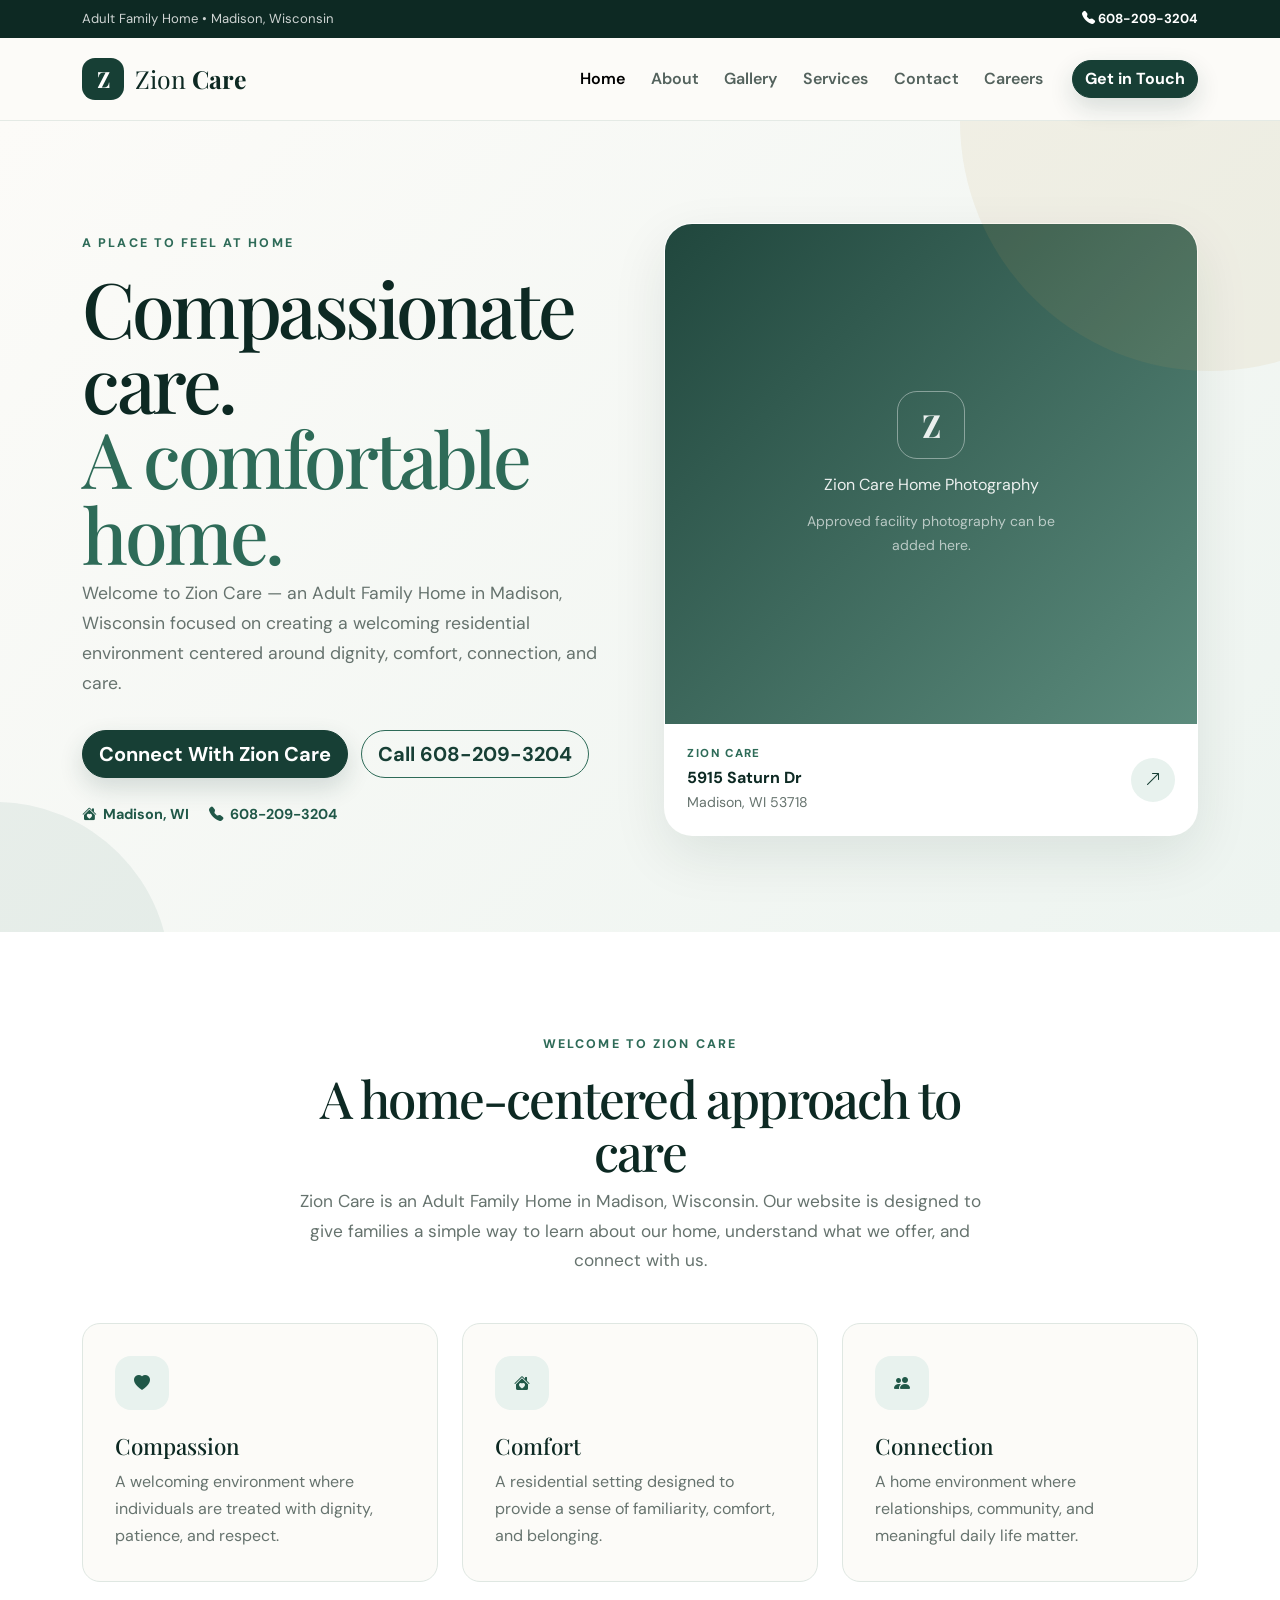
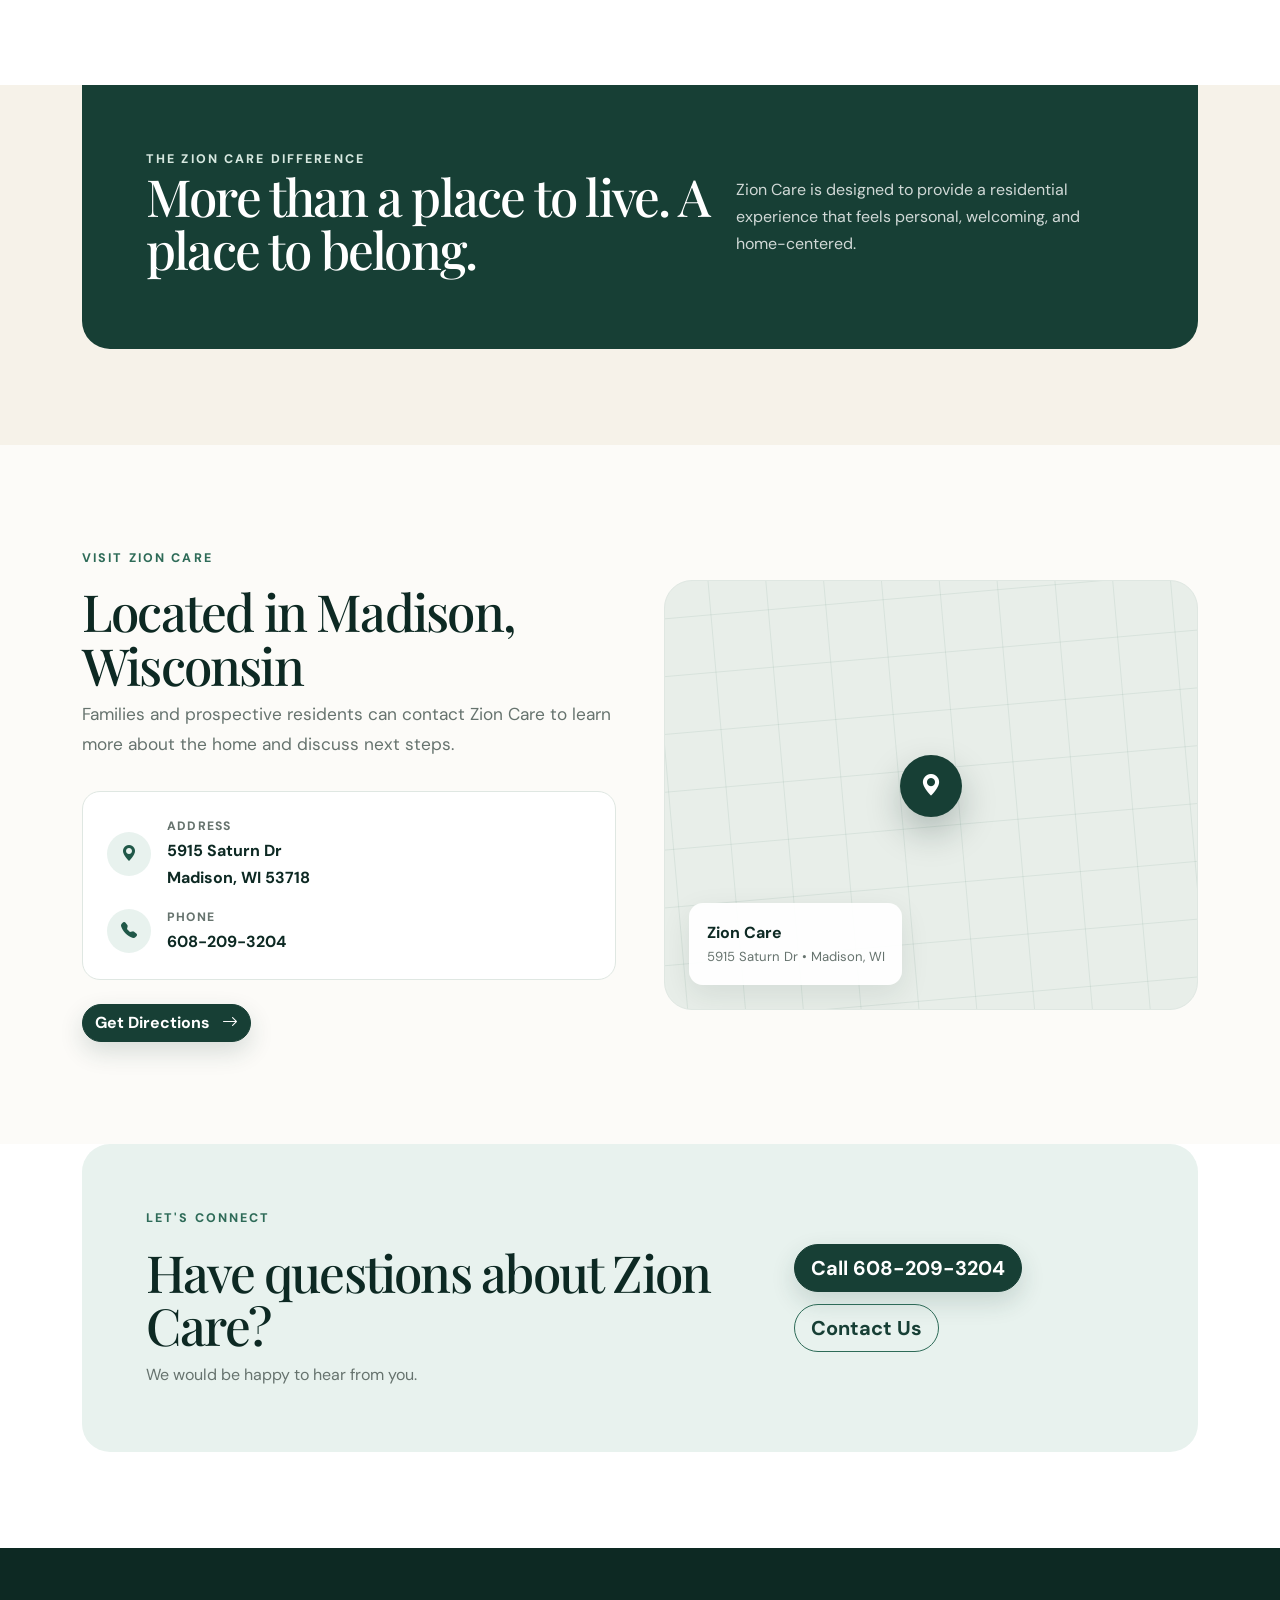
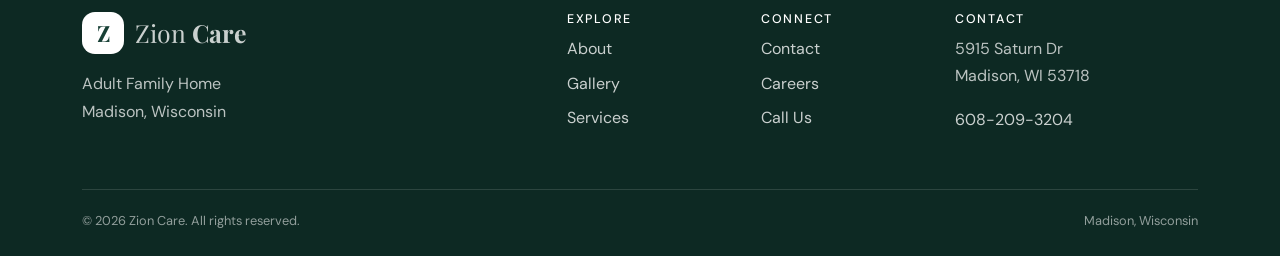
==== index.html @ 99b5fd25 "Updated Zion Care Added about.html and fixed css." ====
<!doctype html>
<html lang="en">
  <head>
    <meta charset="UTF-8" />

    <meta name="viewport" content="width=device-width, initial-scale=1.0" />

    <meta
      name="description"
      content="Zion Care is an Adult Family Home located in Madison, Wisconsin."
    />

    <meta
      name="keywords"
      content="Zion Care, Adult Family Home, Madison Wisconsin, residential care"
    />

    <meta name="theme-color" content="#173f35" />

    <title>Zion Care | Adult Family Home | Madison, WI</title>

    <!-- Google Fonts -->
    <link rel="preconnect" href="https://fonts.googleapis.com" />
    <link rel="preconnect" href="https://fonts.gstatic.com" crossorigin />

    <link
      href="https://fonts.googleapis.com/css2?family=DM+Sans:wght@400;500;600;700&family=Playfair+Display:wght@500;600;700&display=swap"
      rel="stylesheet"
    />

    <!-- Bootstrap 5.3.8 -->
    <link
      href="https://cdn.jsdelivr.net/npm/bootstrap@5.3.8/dist/css/bootstrap.min.css"
      rel="stylesheet"
      crossorigin="anonymous"
    />

    <!-- Bootstrap Icons -->
    <link
      href="https://cdn.jsdelivr.net/npm/bootstrap-icons@1.13.1/font/bootstrap-icons.min.css"
      rel="stylesheet"
    />

    <!-- Zion Care Styles -->
    <link rel="stylesheet" href="assets/css/styles.css" />
  </head>

  <body>
    <!-- =========================================================
     ACCESSIBILITY
========================================================= -->

    <a href="#main-content" class="skip-link"> Skip to main content </a>

    <!-- =========================================================
     TOP BAR
         ========================================================= -->

    <div class="top-bar">
      <div class="container">
        <div class="top-bar-inner">
          <span> Adult Family Home • Madison, Wisconsin </span>

          <a href="tel:+16082093204">
            <i class="bi bi-telephone-fill"></i>
            608-209-3204
          </a>
        </div>
      </div>
    </div>

    <!-- =========================================================
     NAVIGATION
         ========================================================= -->

    <header class="site-header" id="siteHeader">
      <nav class="navbar navbar-expand-lg">
        <div class="container">
          <!-- Brand -->

          <a class="navbar-brand" href="index.html" aria-label="Zion Care Home">
            <span class="brand-mark"> Z </span>

            <span class="brand-name"> Zion <strong>Care</strong> </span>
          </a>

          <!-- Mobile Toggle -->

          <button
            class="navbar-toggler"
            type="button"
            data-bs-toggle="collapse"
            data-bs-target="#primaryNavigation"
            aria-controls="primaryNavigation"
            aria-expanded="false"
            aria-label="Toggle navigation"
          >
            <span class="navbar-toggler-icon"></span>
          </button>

          <!-- Navigation -->

          <div class="collapse navbar-collapse" id="primaryNavigation">
            <ul class="navbar-nav ms-auto align-items-lg-center">
              <li class="nav-item">
                <a class="nav-link active" href="index.html"> Home </a>
              </li>

              <li class="nav-item">
                <a class="nav-link" href="html/about.html"> About </a>
              </li>

              <li class="nav-item">
                <a class="nav-link" href="html/gallery.html"> Gallery </a>
              </li>

              <li class="nav-item">
                <a class="nav-link" href="html/services.html"> Services </a>
              </li>

              <li class="nav-item">
                <a class="nav-link" href="html/contact.html"> Contact </a>
              </li>

              <li class="nav-item">
                <a class="nav-link" href="html/careers.html"> Careers </a>
              </li>

              <li class="nav-item ms-lg-3 mt-3 mt-lg-0">
                <a class="btn btn-zion" href="html/contact.html">
                  Get in Touch
                </a>
              </li>
            </ul>
          </div>
        </div>
      </nav>
    </header>

    <!-- =========================================================
     MAIN
========================================================= -->

    <main id="main-content">
      <!-- =========================================================
     HERO
========================================================= -->

      <section class="hero-section">
        <div class="hero-decoration hero-decoration-one"></div>
        <div class="hero-decoration hero-decoration-two"></div>

        <div class="container">
          <div class="row align-items-center g-5">
            <!-- Hero Copy -->

            <div class="col-lg-6">
              <div class="hero-content">
                <p class="eyebrow">A Place to Feel at Home</p>

                <h1>
                  Compassionate care.
                  <span> A comfortable home. </span>
                </h1>

                <p class="hero-description">
                  Welcome to Zion Care — an Adult Family Home in Madison,
                  Wisconsin focused on creating a welcoming residential
                  environment centered around dignity, comfort, connection, and
                  care.
                </p>

                <div class="hero-actions">
                  <a href="html/contact.html" class="btn btn-zion btn-lg">
                    Connect With Zion Care
                  </a>

                  <a
                    href="tel:+16082093204"
                    class="btn btn-outline-zion btn-lg"
                  >
                    Call 608-209-3204
                  </a>
                </div>

                <div class="hero-contact">
                  <span>
                    <i class="bi bi-house-heart-fill"></i>
                    Madison, WI
                  </span>

                  <span>
                    <i class="bi bi-telephone-fill"></i>
                    608-209-3204
                  </span>
                </div>
              </div>
            </div>

            <!-- Hero Visual -->

            <div class="col-lg-6">
              <div class="hero-image-card">
                <!--
                        Replace this placeholder with approved
                        Zion Care photography.

                        Example:

                        <img
                            src="assets/images/home/exterior.jpg"
                            alt="Exterior of Zion Care Adult Family Home"
                        >
                    -->

                <div class="hero-image-placeholder">
                  <div class="placeholder-content">
                    <span class="placeholder-logo"> Z </span>

                    <span> Zion Care Home Photography </span>

                    <small>
                      Approved facility photography can be added here.
                    </small>
                  </div>
                </div>

                <div class="hero-address">
                  <div>
                    <span class="address-label"> Zion Care </span>

                    <strong> 5915 Saturn Dr </strong>

                    <span> Madison, WI 53718 </span>
                  </div>

                  <a
                    href="https://www.google.com/maps/search/?api=1&query=5915%20Saturn%20Dr%2C%20Madison%2C%20WI%2053718"
                    target="_blank"
                    rel="noopener noreferrer"
                    aria-label="View Zion Care location"
                  >
                    <i class="bi bi-arrow-up-right"></i>
                  </a>
                </div>
              </div>
            </div>
          </div>
        </div>
      </section>

      <!-- =========================================================
     INTRODUCTION
========================================================= -->

      <section class="intro-section section-padding">
        <div class="container">
          <div class="row justify-content-center text-center">
            <div class="col-xl-8">
              <p class="eyebrow">Welcome to Zion Care</p>

              <h2>A home-centered approach to care</h2>

              <p class="section-introduction">
                Zion Care is an Adult Family Home in Madison, Wisconsin. Our
                website is designed to give families a simple way to learn about
                our home, understand what we offer, and connect with us.
              </p>
            </div>
          </div>

          <!-- Feature Cards -->

          <div class="row g-4 mt-4">
            <div class="col-md-4">
              <article class="feature-card">
                <div class="feature-icon">
                  <i class="bi bi-heart-fill"></i>
                </div>

                <h3>Compassion</h3>

                <p>
                  A welcoming environment where individuals are treated with
                  dignity, patience, and respect.
                </p>
              </article>
            </div>

            <div class="col-md-4">
              <article class="feature-card">
                <div class="feature-icon">
                  <i class="bi bi-house-heart-fill"></i>
                </div>

                <h3>Comfort</h3>

                <p>
                  A residential setting designed to provide a sense of
                  familiarity, comfort, and belonging.
                </p>
              </article>
            </div>

            <div class="col-md-4">
              <article class="feature-card">
                <div class="feature-icon">
                  <i class="bi bi-people-fill"></i>
                </div>

                <h3>Connection</h3>

                <p>
                  A home environment where relationships, community, and
                  meaningful daily life matter.
                </p>
              </article>
            </div>
          </div>
        </div>
      </section>

      <!-- =========================================================
     BRAND STATEMENT
========================================================= -->

      <section class="statement-section">
        <div class="container">
          <div class="statement-card">
            <div class="row align-items-center g-4">
              <div class="col-lg-7">
                <p class="eyebrow eyebrow-light">The Zion Care Difference</p>

                <h2>More than a place to live. A place to belong.</h2>
              </div>

              <div class="col-lg-5">
                <p>
                  Zion Care is designed to provide a residential experience that
                  feels personal, welcoming, and home-centered.
                </p>
              </div>
            </div>
          </div>
        </div>
      </section>

      <!-- =========================================================
     LOCATION
========================================================= -->

      <section class="location-section section-padding">
        <div class="container">
          <div class="row align-items-center g-5">
            <div class="col-lg-6">
              <p class="eyebrow">Visit Zion Care</p>

              <h2>Located in Madison, Wisconsin</h2>

              <p class="section-introduction">
                Families and prospective residents can contact Zion Care to
                learn more about the home and discuss next steps.
              </p>

              <div class="contact-information">
                <div class="contact-information-item">
                  <div class="contact-icon">
                    <i class="bi bi-geo-alt-fill"></i>
                  </div>

                  <div>
                    <span> Address </span>

                    <strong>
                      5915 Saturn Dr<br />
                      Madison, WI 53718
                    </strong>
                  </div>
                </div>

                <div class="contact-information-item">
                  <div class="contact-icon">
                    <i class="bi bi-telephone-fill"></i>
                  </div>

                  <div>
                    <span> Phone </span>

                    <a href="tel:+16082093204"> 608-209-3204 </a>
                  </div>
                </div>
              </div>

              <a
                href="https://www.google.com/maps/search/?api=1&query=5915%20Saturn%20Dr%2C%20Madison%2C%20WI%2053718"
                target="_blank"
                rel="noopener noreferrer"
                class="btn btn-zion mt-4"
              >
                Get Directions
                <i class="bi bi-arrow-right ms-2"></i>
              </a>
            </div>

            <!-- Map Placeholder -->

            <div class="col-lg-6">
              <div class="map-placeholder">
                <div class="map-pattern"></div>

                <div class="map-pin">
                  <i class="bi bi-geo-alt-fill"></i>
                </div>

                <div class="map-label">
                  <strong> Zion Care </strong>

                  <span> 5915 Saturn Dr • Madison, WI </span>
                </div>
              </div>
            </div>
          </div>
        </div>
      </section>

      <!-- =========================================================
     CALL TO ACTION
========================================================= -->

      <section class="cta-section">
        <div class="container">
          <div class="cta-card">
            <div>
              <p class="eyebrow">Let's Connect</p>

              <h2>Have questions about Zion Care?</h2>

              <p>We would be happy to hear from you.</p>
            </div>

            <div class="cta-actions">
              <a href="tel:+16082093204" class="btn btn-zion btn-lg">
                Call 608-209-3204
              </a>

              <a href="html/contact.html" class="btn btn-outline-zion btn-lg">
                Contact Us
              </a>
            </div>
          </div>
        </div>
      </section>
    </main>

    <!-- =========================================================
     FOOTER
========================================================= -->

    <footer class="site-footer">
      <div class="container">
        <div class="row g-5">
          <div class="col-lg-5">
            <a href="index.html" class="footer-brand">
              <span class="brand-mark brand-mark-light"> Z </span>

              <span> Zion <strong>Care</strong> </span>
            </a>

            <p class="footer-description">
              Adult Family Home<br />
              Madison, Wisconsin
            </p>
          </div>

          <div class="col-6 col-lg-2">
            <h3>Explore</h3>

            <ul class="footer-links">
              <li>
                <a href="html/about.html"> About </a>
              </li>

              <li>
                <a href="html/gallery.html"> Gallery </a>
              </li>

              <li>
                <a href="html/services.html"> Services </a>
              </li>
            </ul>
          </div>

          <div class="col-6 col-lg-2">
            <h3>Connect</h3>

            <ul class="footer-links">
              <li>
                <a href="html/contact.html"> Contact </a>
              </li>

              <li>
                <a href="html/careers.html"> Careers </a>
              </li>

              <li>
                <a href="tel:+16082093204"> Call Us </a>
              </li>
            </ul>
          </div>

          <div class="col-lg-3">
            <h3>Contact</h3>

            <p>
              5915 Saturn Dr<br />
              Madison, WI 53718
            </p>

            <a href="tel:+16082093204"> 608-209-3204 </a>
          </div>
        </div>

        <div class="footer-bottom">
          <span>
            ©
            <span id="currentYear"></span>
            Zion Care. All rights reserved.
          </span>

          <span> Madison, Wisconsin </span>
        </div>
      </div>
    </footer>

    <!-- Back To Top -->

    <button
      type="button"
      id="backToTop"
      class="back-to-top"
      aria-label="Back to top"
    >
      <i class="bi bi-arrow-up"></i>
    </button>

    <!-- Bootstrap JS -->

    <script
      src="https://cdn.jsdelivr.net/npm/bootstrap@5.3.8/dist/js/bootstrap.bundle.min.js"
      crossorigin="anonymous"
    ></script>

    <!-- Zion Care JS -->

    <script src="assets/js/main.js"></script>
  </body>
</html>
---- assets/css/styles.css ----
/* =========================================================
   ZION CARE
   Global Styles
========================================================= */

:root {
  --zion-green-950: #0d2923;
  --zion-green-900: #173f35;
  --zion-green-800: #205848;
  --zion-green-700: #2e6b58;

  --zion-green-100: #e8f2ee;
  --zion-green-050: #f4f8f6;

  --zion-cream: #fcfbf8;
  --zion-sand: #f6f2e9;

  --zion-gold: #c39a5a;

  --zion-text: #27332f;
  --zion-muted: #66736e;

  --zion-border: #dfe7e2;

  --zion-shadow: 0 20px 55px rgba(13, 41, 35, 0.09);

  --zion-radius-lg: 28px;
  --zion-radius-md: 18px;
}

/* =========================================================
   GLOBAL
========================================================= */

html {
  scroll-behavior: smooth;
}

body {
  margin: 0;

  background: var(--zion-cream);

  color: var(--zion-text);

  font-family:
    "DM Sans",
    system-ui,
    -apple-system,
    BlinkMacSystemFont,
    "Segoe UI",
    sans-serif;

  line-height: 1.7;
}

h1,
h2,
h3 {
  margin-top: 0;

  color: var(--zion-green-950);

  font-family: "Playfair Display", Georgia, serif;
}

h1 {
  font-size: clamp(3rem, 6vw, 5.5rem);

  line-height: 0.98;

  letter-spacing: -0.045em;
}

h1 span {
  display: block;

  color: var(--zion-green-700);
}

h2 {
  font-size: clamp(2.15rem, 4vw, 3.5rem);

  line-height: 1.05;

  letter-spacing: -0.035em;
}

h3 {
  font-size: 1.4rem;

  line-height: 1.2;
}

a {
  transition:
    color 0.2s ease,
    background-color 0.2s ease,
    transform 0.2s ease;
}

/* =========================================================
   ACCESSIBILITY
========================================================= */

.skip-link {
  position: fixed;

  top: -100px;
  left: 1rem;

  z-index: 2000;

  padding: 0.75rem 1rem;

  background: #ffffff;

  color: var(--zion-green-950);

  border-radius: 0.5rem;
}

.skip-link:focus {
  top: 1rem;
}

/* =========================================================
   TOP BAR
========================================================= */

.top-bar {
  background: var(--zion-green-950);

  color: rgba(255, 255, 255, 0.8);

  font-size: 0.82rem;
}

.top-bar-inner {
  min-height: 38px;

  display: flex;

  align-items: center;

  justify-content: space-between;

  gap: 1rem;
}

.top-bar a {
  color: #ffffff;

  text-decoration: none;

  font-weight: 700;
}

/* =========================================================
   NAVIGATION
========================================================= */

.site-header {
  position: sticky;

  top: 0;

  z-index: 1030;

  background: rgba(252, 251, 248, 0.94);

  backdrop-filter: blur(15px);

  border-bottom: 1px solid rgba(223, 231, 226, 0.8);

  transition: box-shadow 0.25s ease;
}

.site-header.scrolled {
  box-shadow: 0 8px 30px rgba(13, 41, 35, 0.08);
}

.navbar {
  min-height: 82px;
}

.navbar-brand {
  display: inline-flex;

  align-items: center;

  gap: 0.7rem;

  color: var(--zion-green-950);

  text-decoration: none;
}

.brand-mark {
  width: 42px;

  height: 42px;

  display: grid;

  place-items: center;

  border-radius: 13px;

  background: var(--zion-green-900);

  color: #ffffff;

  font-family: "Playfair Display", Georgia, serif;

  font-size: 1.4rem;

  font-weight: 700;
}

.brand-name {
  font-family: "Playfair Display", Georgia, serif;

  font-size: 1.55rem;
}

.nav-link {
  padding: 0.65rem 0.8rem !important;

  color: #53625d;

  font-weight: 600;
}

.nav-link:hover,
.nav-link.active {
  color: var(--zion-green-800);
}

.navbar-toggler {
  border: 0;

  box-shadow: none !important;
}

/* =========================================================
   BUTTONS
========================================================= */

.btn {
  border-radius: 999px;

  font-weight: 700;

  transition:
    transform 0.2s ease,
    box-shadow 0.2s ease,
    background 0.2s ease;
}

.btn:hover {
  transform: translateY(-2px);
}

.btn-zion {
  background: var(--zion-green-900);

  color: #ffffff;

  border: 1px solid var(--zion-green-900);

  box-shadow: 0 10px 24px rgba(23, 63, 53, 0.16);
}

.btn-zion:hover {
  background: var(--zion-green-950);

  color: #ffffff;

  border-color: var(--zion-green-950);
}

.btn-outline-zion {
  color: var(--zion-green-900);

  border: 1px solid var(--zion-green-700);
}

.btn-outline-zion:hover {
  background: var(--zion-green-900);

  color: #ffffff;
}

/* =========================================================
   HERO
========================================================= */

.hero-section {
  position: relative;

  overflow: hidden;

  padding: clamp(4rem, 8vw, 8rem) 0 6rem;

  background: linear-gradient(135deg, var(--zion-cream), #edf4f0);
}

.hero-decoration {
  position: absolute;

  border-radius: 50%;

  pointer-events: none;
}

.hero-decoration-one {
  width: 500px;

  height: 500px;

  top: -250px;

  right: -180px;

  background: rgba(195, 154, 90, 0.1);
}

.hero-decoration-two {
  width: 350px;

  height: 350px;

  bottom: -220px;

  left: -180px;

  background: rgba(46, 107, 88, 0.08);
}

.eyebrow {
  margin-bottom: 1rem;

  color: var(--zion-green-700);

  font-size: 0.78rem;

  font-weight: 800;

  letter-spacing: 0.17em;

  text-transform: uppercase;
}

.eyebrow-light {
  color: #d7e8e0;
}

.hero-description {
  max-width: 650px;

  color: var(--zion-muted);

  font-size: 1.1rem;
}

.hero-actions {
  display: flex;

  flex-wrap: wrap;

  gap: 0.8rem;

  margin-top: 2rem;
}

.hero-contact {
  display: flex;

  flex-wrap: wrap;

  gap: 1.25rem;

  margin-top: 1.5rem;

  color: var(--zion-green-800);

  font-size: 0.9rem;

  font-weight: 700;
}

.hero-contact span {
  display: inline-flex;

  align-items: center;

  gap: 0.45rem;
}

/* =========================================================
   HERO IMAGE
========================================================= */

.hero-image-card {
  overflow: hidden;

  background: #ffffff;

  border: 1px solid rgba(255, 255, 255, 0.8);

  border-radius: var(--zion-radius-lg);

  box-shadow: var(--zion-shadow);
}

.hero-image-placeholder {
  min-height: 500px;

  display: grid;

  place-items: center;

  color: #ffffff;

  background: linear-gradient(
    135deg,
    rgba(23, 63, 53, 0.96),
    rgba(46, 107, 88, 0.78)
  );
}

.placeholder-content {
  display: grid;

  gap: 0.75rem;

  text-align: center;

  max-width: 280px;

  opacity: 0.9;
}

.placeholder-logo {
  width: 68px;

  height: 68px;

  margin: auto;

  display: grid;

  place-items: center;

  border: 1px solid rgba(255, 255, 255, 0.45);

  border-radius: 20px;

  font-family: "Playfair Display", Georgia, serif;

  font-size: 2rem;

  font-weight: 700;
}

.placeholder-content small {
  color: rgba(255, 255, 255, 0.7);
}

.hero-address {
  display: flex;

  align-items: center;

  justify-content: space-between;

  padding: 1.25rem 1.4rem;
}

.hero-address > div {
  display: grid;
}

.address-label {
  color: var(--zion-green-700);

  font-size: 0.72rem;

  font-weight: 800;

  letter-spacing: 0.12em;

  text-transform: uppercase;
}

.hero-address strong {
  color: var(--zion-green-950);
}

.hero-address span:last-child {
  color: var(--zion-muted);

  font-size: 0.88rem;
}

.hero-address > a {
  width: 44px;

  height: 44px;

  display: grid;

  place-items: center;

  border-radius: 50%;

  background: var(--zion-green-100);

  color: var(--zion-green-900);

  text-decoration: none;
}

/* =========================================================
   GENERAL SECTIONS
========================================================= */

.section-padding {
  padding: clamp(4.5rem, 8vw, 7.5rem) 0;
}

.intro-section {
  background: #ffffff;
}

.section-introduction {
  max-width: 700px;

  margin: 0 auto;

  color: var(--zion-muted);

  font-size: 1.08rem;
}

/* =========================================================
   FEATURE CARDS
========================================================= */

.feature-card {
  height: 100%;

  padding: 2rem;

  background: var(--zion-cream);

  border: 1px solid var(--zion-border);

  border-radius: var(--zion-radius-md);

  transition:
    transform 0.25s ease,
    box-shadow 0.25s ease;
}

.feature-card:hover {
  transform: translateY(-5px);

  box-shadow: var(--zion-shadow);
}

.feature-icon {
  width: 54px;

  height: 54px;

  margin-bottom: 1.4rem;

  display: grid;

  place-items: center;

  border-radius: 16px;

  background: var(--zion-green-100);

  color: var(--zion-green-800);
}

.feature-card p {
  margin-bottom: 0;

  color: var(--zion-muted);
}

/* =========================================================
   STATEMENT
========================================================= */

.statement-section {
  background: var(--zion-sand);

  padding-bottom: 6rem;
}

.statement-card {
  padding: clamp(2.25rem, 5vw, 4.5rem);

  background: var(--zion-green-900);

  color: rgba(255, 255, 255, 0.8);

  border-radius: 0 0 var(--zion-radius-lg) var(--zion-radius-lg);
}

.statement-card h2 {
  color: #ffffff;
}

.statement-card p {
  margin: 0;
}

/* =========================================================
   CONTACT / LOCATION
========================================================= */

.contact-information {
  display: grid;

  gap: 1rem;

  margin-top: 2rem;

  padding: 1.5rem;

  background: #ffffff;

  border: 1px solid var(--zion-border);

  border-radius: var(--zion-radius-md);
}

.contact-information-item {
  display: flex;

  align-items: center;

  gap: 1rem;
}

.contact-icon {
  width: 44px;

  height: 44px;

  flex: 0 0 44px;

  display: grid;

  place-items: center;

  border-radius: 50%;

  background: var(--zion-green-100);

  color: var(--zion-green-800);
}

.contact-information-item div:last-child {
  display: grid;
}

.contact-information-item span {
  color: var(--zion-muted);

  font-size: 0.76rem;

  font-weight: 800;

  letter-spacing: 0.1em;

  text-transform: uppercase;
}

.contact-information-item strong,
.contact-information-item a {
  color: var(--zion-green-950);

  font-weight: 700;

  text-decoration: none;
}

/* =========================================================
   MAP
========================================================= */

.map-placeholder {
  position: relative;

  min-height: 430px;

  overflow: hidden;

  background: #e8eee9;

  border: 1px solid var(--zion-border);

  border-radius: var(--zion-radius-lg);
}

.map-pattern {
  position: absolute;

  inset: 0;

  background-image:
    linear-gradient(rgba(46, 107, 88, 0.09) 1px, transparent 1px),
    linear-gradient(90deg, rgba(46, 107, 88, 0.09) 1px, transparent 1px);

  background-size: 48px 48px;

  transform: rotate(-5deg) scale(1.2);
}

.map-pin {
  position: absolute;

  top: 48%;

  left: 50%;

  width: 62px;

  height: 62px;

  display: grid;

  place-items: center;

  transform: translate(-50%, -50%);

  border-radius: 50%;

  background: var(--zion-green-900);

  color: #ffffff;

  font-size: 1.35rem;

  box-shadow: 0 16px 35px rgba(13, 41, 35, 0.25);
}

.map-label {
  position: absolute;

  left: 1.5rem;

  bottom: 1.5rem;

  display: grid;

  padding: 1rem 1.1rem;

  background: rgba(255, 255, 255, 0.95);

  border-radius: 14px;

  box-shadow: 0 10px 30px rgba(13, 41, 35, 0.09);
}

.map-label strong {
  color: var(--zion-green-950);
}

.map-label span {
  color: var(--zion-muted);

  font-size: 0.82rem;
}

/* =========================================================
   CTA
========================================================= */

.cta-section {
  padding: 0 0 6rem;

  background: #ffffff;
}

.cta-card {
  display: flex;

  align-items: center;

  justify-content: space-between;

  gap: 2rem;

  padding: clamp(2rem, 5vw, 4rem);

  background: var(--zion-green-100);

  border-radius: var(--zion-radius-lg);
}

.cta-card p:last-child {
  margin-bottom: 0;

  color: var(--zion-muted);
}

.cta-actions {
  display: flex;

  flex-wrap: wrap;

  gap: 0.75rem;
}

/* =========================================================
   FOOTER
========================================================= */

.site-footer {
  padding: 4rem 0 1.5rem;

  background: var(--zion-green-950);

  color: rgba(255, 255, 255, 0.72);
}

.footer-brand {
  display: inline-flex;

  align-items: center;

  gap: 0.7rem;

  color: #ffffff;

  font-family: "Playfair Display", Georgia, serif;

  font-size: 1.55rem;

  text-decoration: none;
}

.brand-mark-light {
  background: #ffffff;

  color: var(--zion-green-900);
}

.footer-description {
  margin-top: 1rem;
}

.site-footer h3 {
  color: #ffffff;

  font-family: "DM Sans", sans-serif;

  font-size: 0.78rem;

  letter-spacing: 0.14em;

  text-transform: uppercase;
}

.footer-links {
  display: grid;

  gap: 0.45rem;

  margin: 0;

  padding: 0;

  list-style: none;
}

.footer-links a,
.site-footer a {
  color: rgba(255, 255, 255, 0.78);

  text-decoration: none;
}

.footer-links a:hover,
.site-footer a:hover {
  color: #ffffff;
}

.footer-bottom {
  display: flex;

  flex-wrap: wrap;

  justify-content: space-between;

  gap: 1rem;

  margin-top: 3rem;

  padding-top: 1.25rem;

  border-top: 1px solid rgba(255, 255, 255, 0.13);

  color: rgba(255, 255, 255, 0.55);

  font-size: 0.8rem;
}

/* =========================================================
   BACK TO TOP
========================================================= */

.back-to-top {
  position: fixed;

  right: 1.25rem;

  bottom: 1.25rem;

  z-index: 1020;

  width: 44px;

  height: 44px;

  display: grid;

  place-items: center;

  border: 0;

  border-radius: 50%;

  background: var(--zion-green-900);

  color: #ffffff;

  opacity: 0;

  visibility: hidden;

  transform: translateY(10px);

  transition: all 0.2s ease;

  box-shadow: 0 10px 25px rgba(13, 41, 35, 0.2);
}

.back-to-top.show {
  opacity: 1;

  visibility: visible;

  transform: translateY(0);
}

/* =========================================================
   RESPONSIVE
========================================================= */

@media (max-width: 991.98px) {
  .navbar-collapse {
    padding: 1rem 0 1.25rem;
  }

  .hero-section {
    padding-top: 4.5rem;
  }

  .hero-image-placeholder {
    min-height: 390px;
  }

  .cta-card {
    align-items: flex-start;

    flex-direction: column;
  }
}

@media (max-width: 575.98px) {
  .top-bar-inner {
    justify-content: center;

    text-align: center;

    flex-direction: column;

    gap: 0.1rem;

    padding: 0.45rem 0;
  }

  .hero-section {
    padding-bottom: 4rem;
  }

  h1 {
    font-size: 3.1rem;
  }

  .hero-actions {
    flex-direction: column;

    align-items: stretch;
  }

  .hero-actions .btn {
    width: 100%;
  }

  .hero-image-placeholder {
    min-height: 330px;
  }

  .hero-contact {
    flex-direction: column;

    gap: 0.6rem;
  }

  .map-placeholder {
    min-height: 330px;
  }

  .cta-section {
    padding-bottom: 4rem;
  }

  .footer-bottom {
    display: grid;
  }
}

@media (prefers-reduced-motion: reduce) {
  html {
    scroll-behavior: auto;
  }

  *,
  *::before,
  *::after {
    transition: none !important;

    animation: none !important;
  }
}
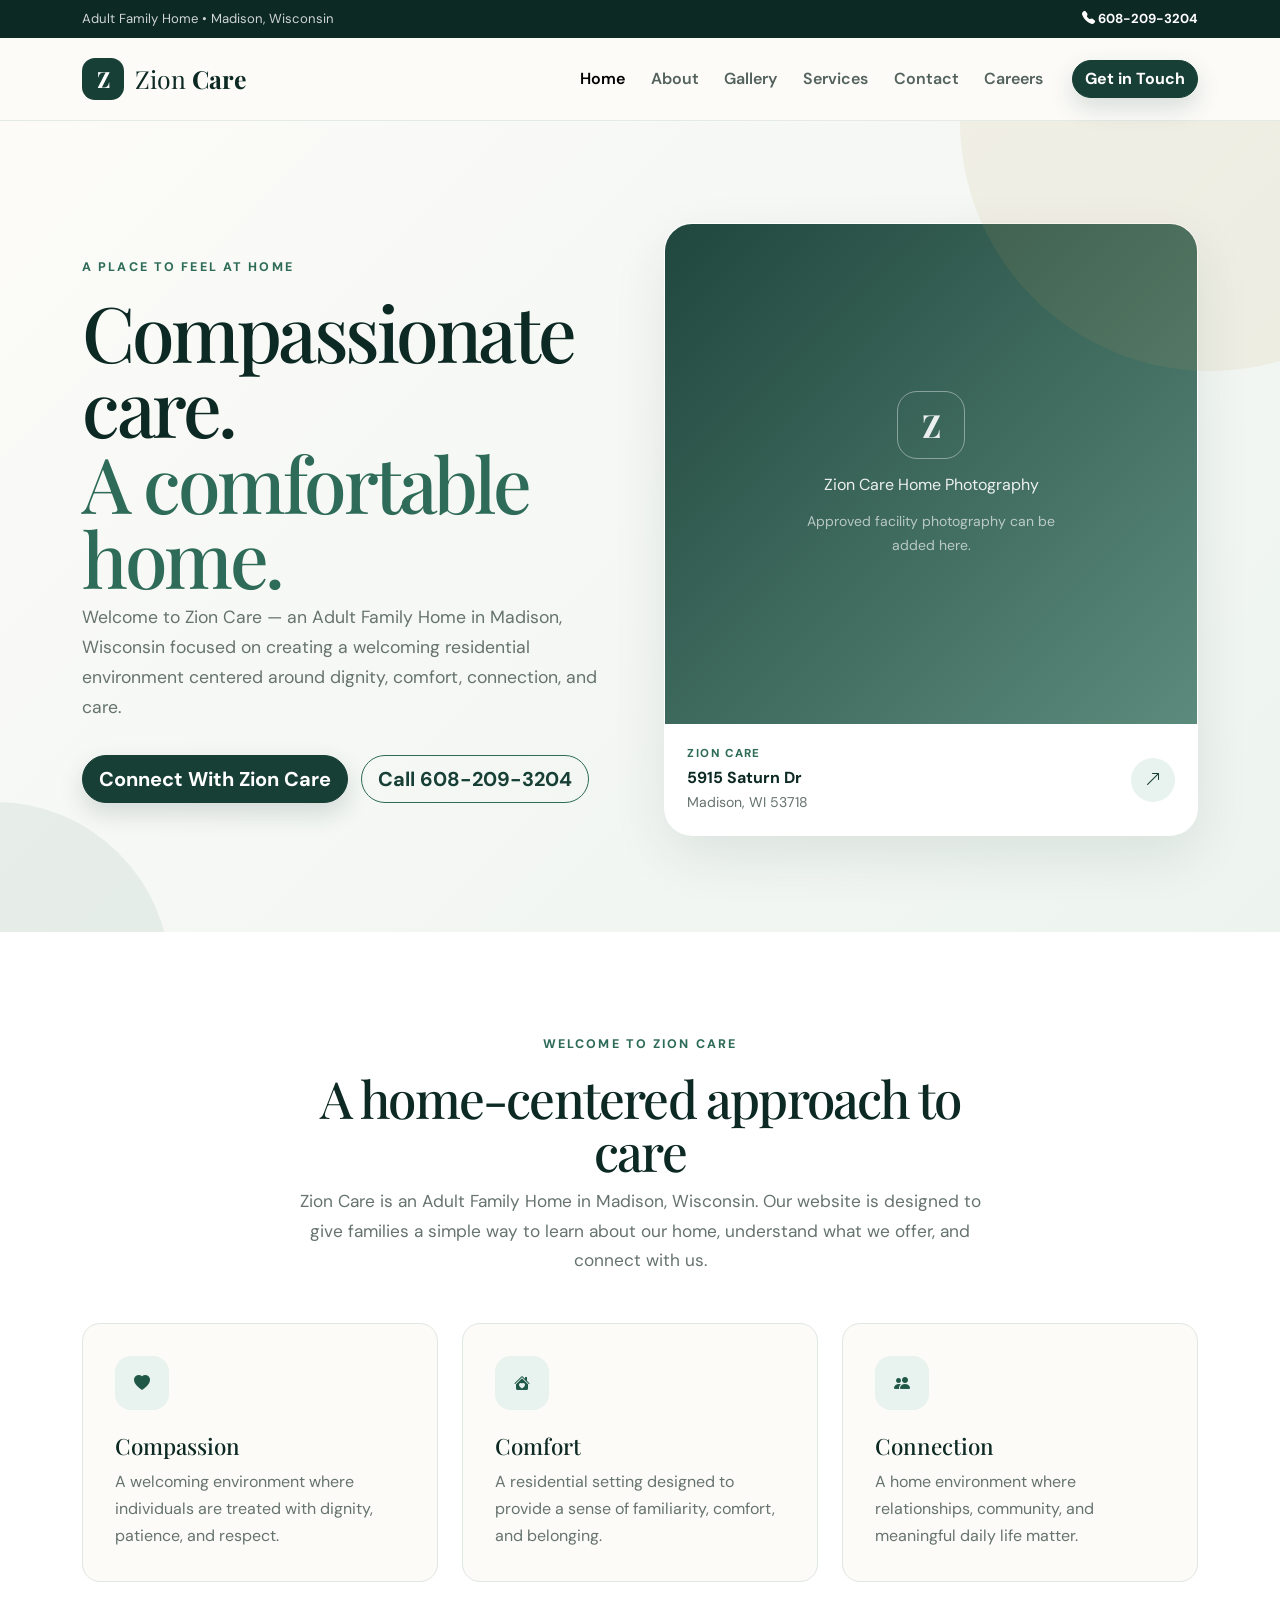
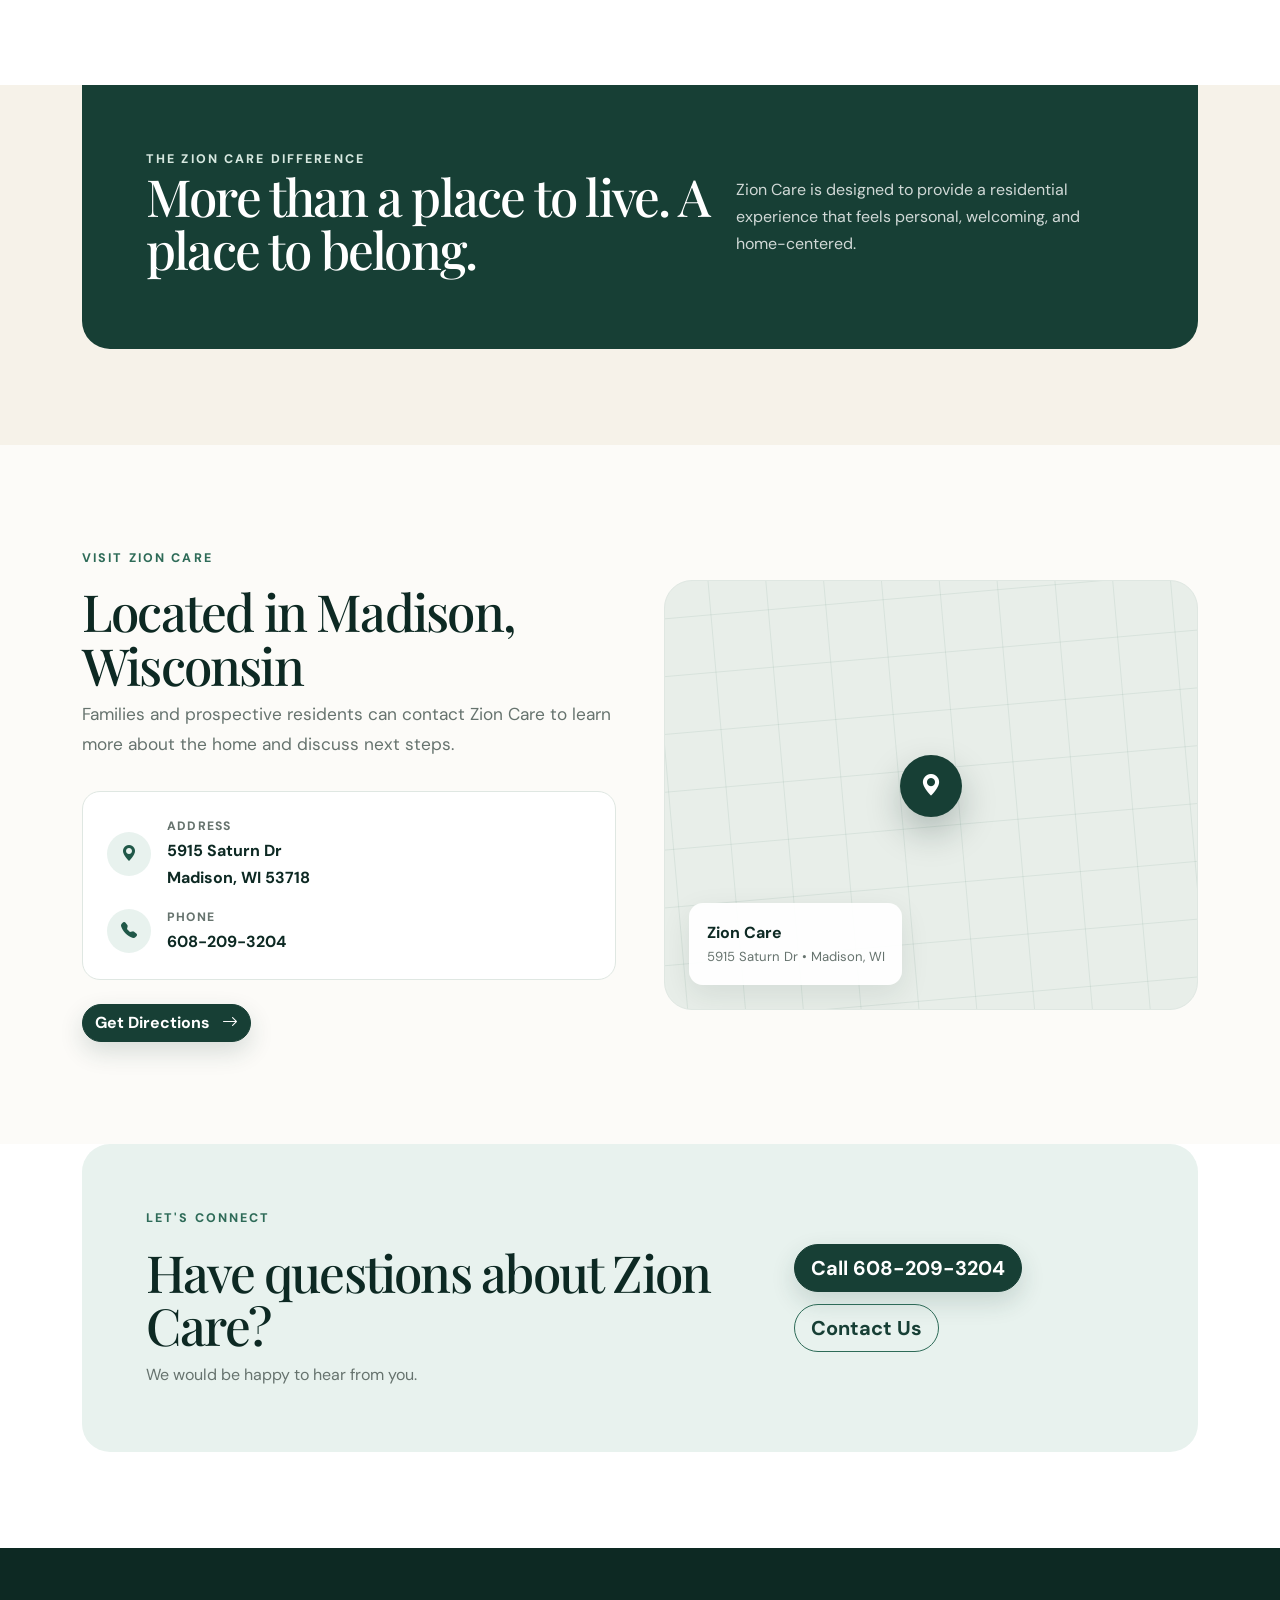
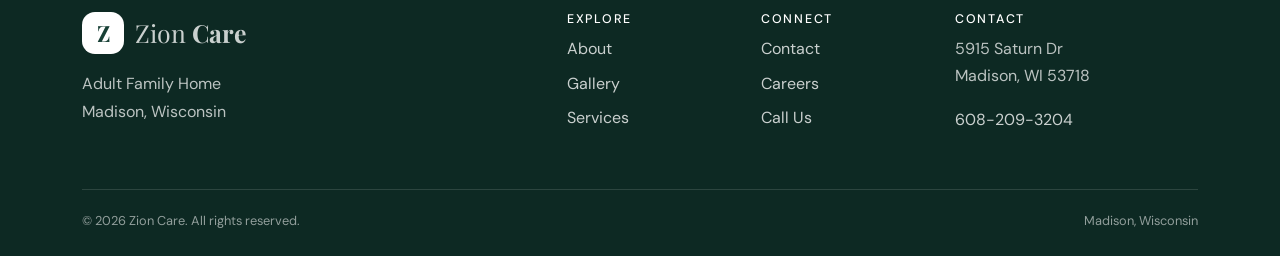
==== commit 607515ef: "Update index.html commented out .hero-contact" ====
--- a/index.html
+++ b/index.html
@@ -183,7 +183,7 @@
                   </a>
                 </div>
 
-                <div class="hero-contact">
+                <!-- <div class="hero-contact">
                   <span>
                     <i class="bi bi-house-heart-fill"></i>
                     Madison, WI
@@ -193,7 +193,7 @@
                     <i class="bi bi-telephone-fill"></i>
                     608-209-3204
                   </span>
-                </div>
+                </div> -->
               </div>
             </div>
 
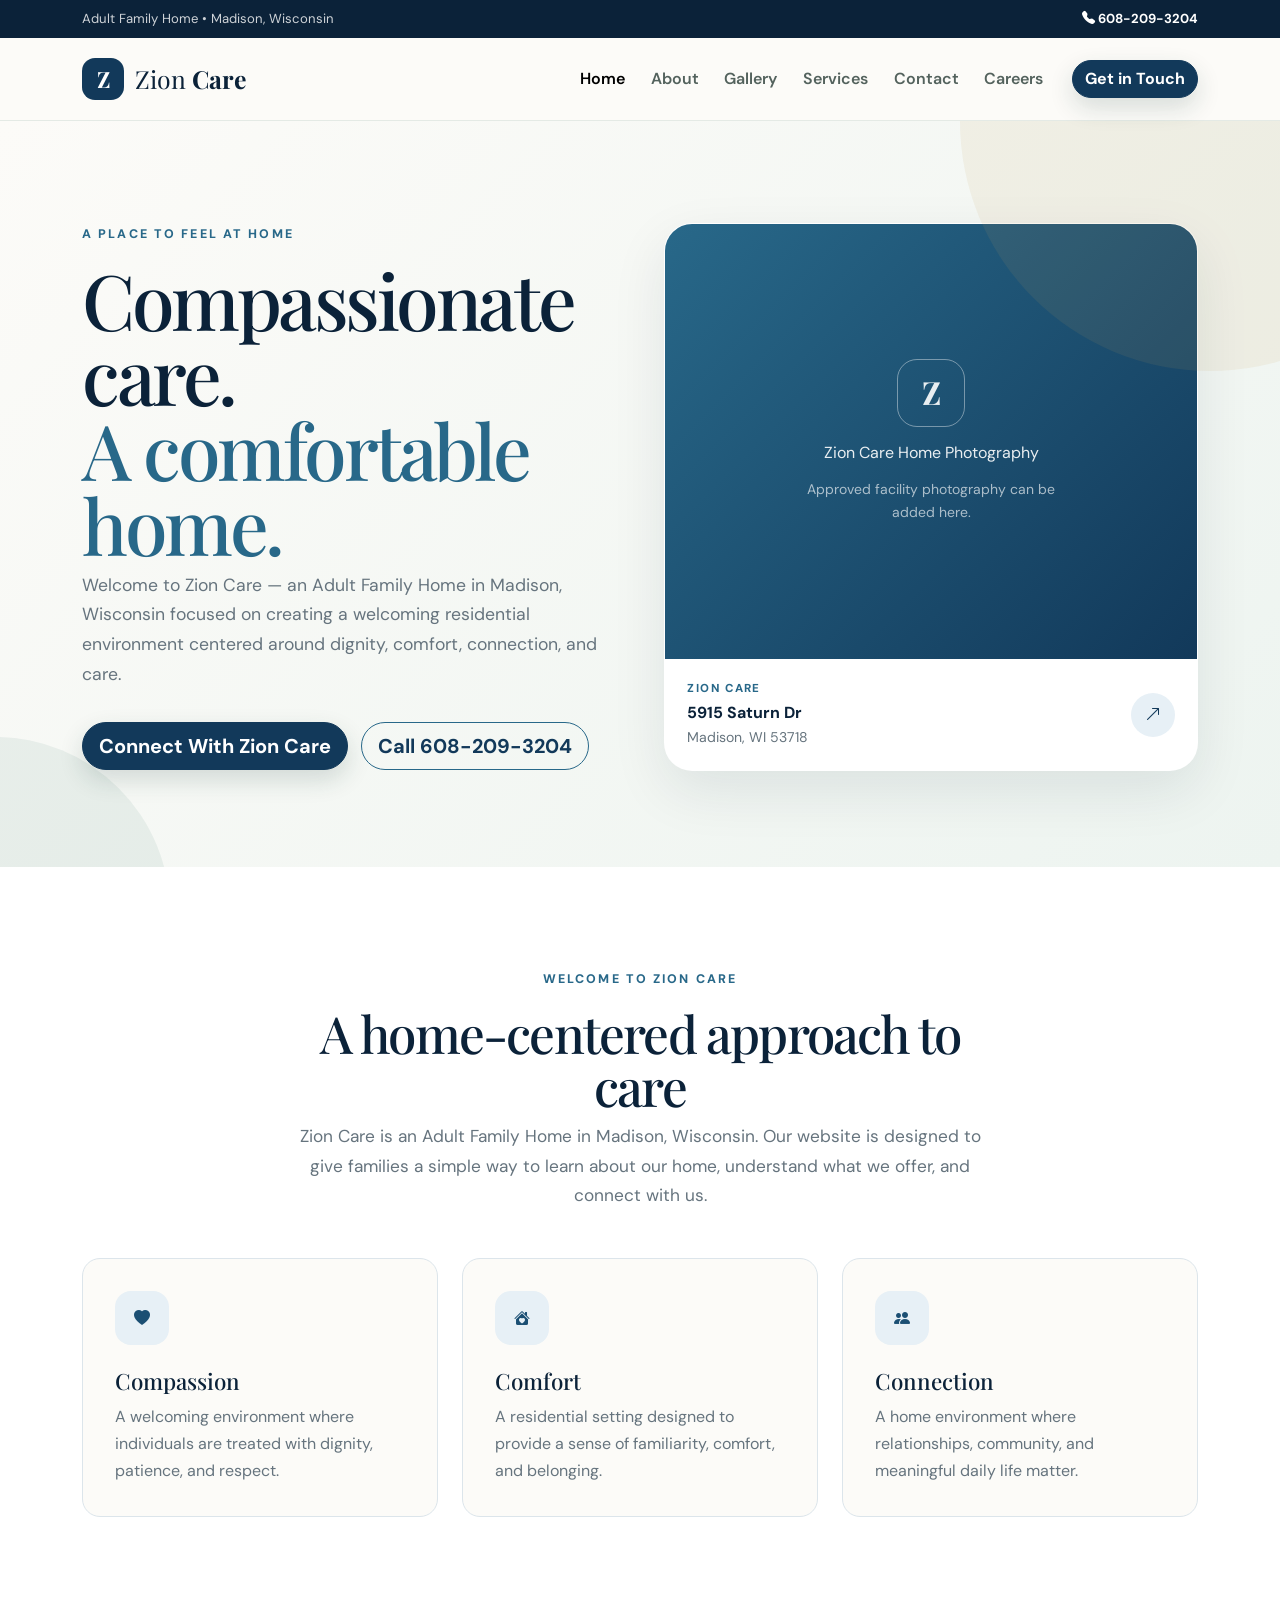
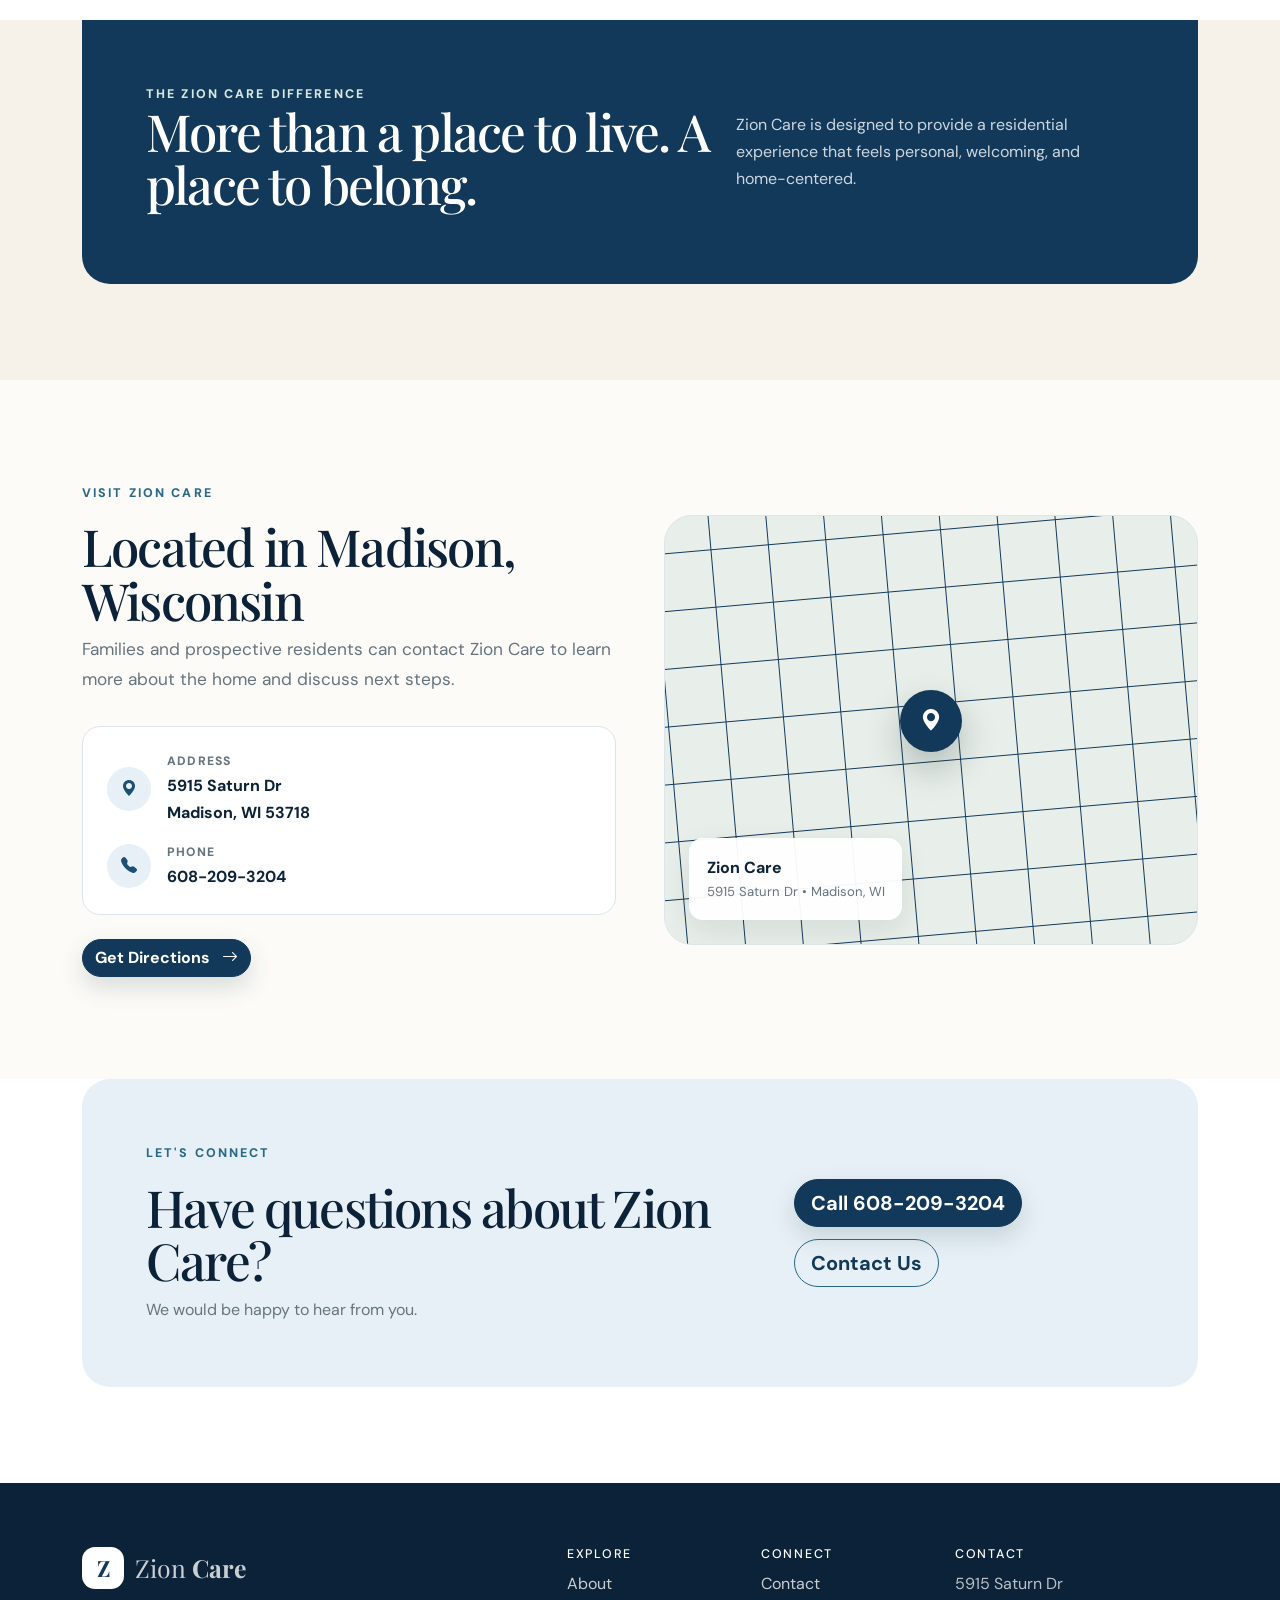
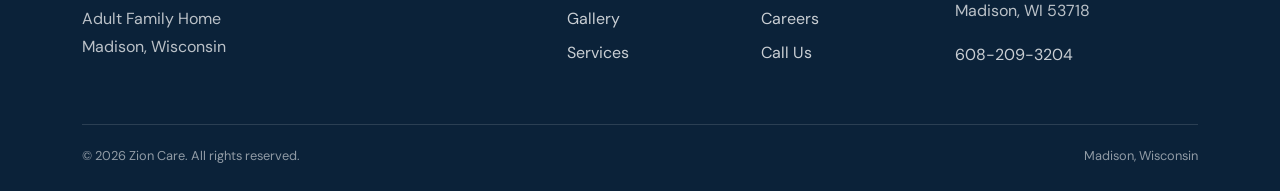
==== commit 99d058a5: "Updating color palette green -> blue" ====
--- a/index.html
+++ b/index.html
@@ -201,17 +201,16 @@
 
             <div class="col-lg-6">
               <div class="hero-image-card">
-                <!--
-                        Replace this placeholder with approved
+                <!-- Replace this placeholder with approved
                         Zion Care photography.
 
                         Example:
 
                         <img
-                            src="assets/images/home/exterior.jpg"
+                      class="card-img-top"
+                            src="https://ap.rdcpix.com/044005b8e87c916b246736bfa6f88a9bl-m3319061951rd-w2048_h1536.webp"
                             alt="Exterior of Zion Care Adult Family Home"
-                        >
-                    -->
+                        > -->
 
                 <div class="hero-image-placeholder">
                   <div class="placeholder-content">
--- a/assets/css/styles.css
+++ b/assets/css/styles.css
@@ -4,25 +4,25 @@
 ========================================================= */
 
 :root {
-  --zion-green-950: #0d2923;
-  --zion-green-900: #173f35;
-  --zion-green-800: #205848;
-  --zion-green-700: #2e6b58;
-
-  --zion-green-100: #e8f2ee;
-  --zion-green-050: #f4f8f6;
+  --zion-blue-950: #0b2239;
+  --zion-blue-900: #12395a;
+  --zion-blue-800: #1b4f73;
+  --zion-blue-700: #286889;
+
+  --zion-blue-100: #e7f0f6;
+  --zion-blue-050: #f3f7fa;
 
   --zion-cream: #fcfbf8;
   --zion-sand: #f6f2e9;
 
   --zion-gold: #c39a5a;
 
-  --zion-text: #27332f;
-  --zion-muted: #66736e;
-
-  --zion-border: #dfe7e2;
-
-  --zion-shadow: 0 20px 55px rgba(13, 41, 35, 0.09);
+  --zion-text: #27343d;
+  --zion-muted: #66747e;
+
+  --zion-border: #dce5eb;
+
+  --zion-shadow: 0 20px 55px rgba(11, 34, 57, 0.09);
 
   --zion-radius-lg: 28px;
   --zion-radius-md: 18px;
@@ -59,7 +59,7 @@
 h3 {
   margin-top: 0;
 
-  color: var(--zion-green-950);
+  color: var(--zion-blue-950);
 
   font-family: "Playfair Display", Georgia, serif;
 }
@@ -75,7 +75,7 @@
 h1 span {
   display: block;
 
-  color: var(--zion-green-700);
+  color: var(--zion-blue-700);
 }
 
 h2 {
@@ -115,7 +115,7 @@
 
   background: #ffffff;
 
-  color: var(--zion-green-950);
+  color: var(--zion-blue-950);
 
   border-radius: 0.5rem;
 }
@@ -129,7 +129,7 @@
 ========================================================= */
 
 .top-bar {
-  background: var(--zion-green-950);
+  background: var(--zion-blue-950);
 
   color: rgba(255, 255, 255, 0.8);
 
@@ -191,7 +191,7 @@
 
   gap: 0.7rem;
 
-  color: var(--zion-green-950);
+  color: var(--zion-blue-950);
 
   text-decoration: none;
 }
@@ -207,7 +207,7 @@
 
   border-radius: 13px;
 
-  background: var(--zion-green-900);
+  background: var(--zion-blue-900);
 
   color: #ffffff;
 
@@ -234,7 +234,7 @@
 
 .nav-link:hover,
 .nav-link.active {
-  color: var(--zion-green-800);
+  color: var(--zion-blue-800);
 }
 
 .navbar-toggler {
@@ -263,31 +263,31 @@
 }
 
 .btn-zion {
-  background: var(--zion-green-900);
-
-  color: #ffffff;
-
-  border: 1px solid var(--zion-green-900);
+  background: var(--zion-blue-900);
+
+  color: #ffffff;
+
+  border: 1px solid var(--zion-blue-900);
 
   box-shadow: 0 10px 24px rgba(23, 63, 53, 0.16);
 }
 
 .btn-zion:hover {
-  background: var(--zion-green-950);
-
-  color: #ffffff;
-
-  border-color: var(--zion-green-950);
+  background: var(--zion-blue-950);
+
+  color: #ffffff;
+
+  border-color: var(--zion-blue-950);
 }
 
 .btn-outline-zion {
-  color: var(--zion-green-900);
-
-  border: 1px solid var(--zion-green-700);
+  color: var(--zion-blue-900);
+
+  border: 1px solid var(--zion-blue-700);
 }
 
 .btn-outline-zion:hover {
-  background: var(--zion-green-900);
+  background: var(--zion-blue-900);
 
   color: #ffffff;
 }
@@ -341,7 +341,7 @@
 .eyebrow {
   margin-bottom: 1rem;
 
-  color: var(--zion-green-700);
+  color: var(--zion-blue-700);
 
   font-size: 0.78rem;
 
@@ -383,7 +383,7 @@
 
   margin-top: 1.5rem;
 
-  color: var(--zion-green-800);
+  color: var(--zion-blue-800);
 
   font-size: 0.9rem;
 
@@ -415,7 +415,7 @@
 }
 
 .hero-image-placeholder {
-  min-height: 500px;
+  min-height: 435px;
 
   display: grid;
 
@@ -425,8 +425,8 @@
 
   background: linear-gradient(
     135deg,
-    rgba(23, 63, 53, 0.96),
-    rgba(46, 107, 88, 0.78)
+    rgba(40, 104, 137, 1),
+    rgba(18, 57, 90, 1)
   );
 }
 
@@ -483,7 +483,7 @@
 }
 
 .address-label {
-  color: var(--zion-green-700);
+  color: var(--zion-blue-700);
 
   font-size: 0.72rem;
 
@@ -495,7 +495,7 @@
 }
 
 .hero-address strong {
-  color: var(--zion-green-950);
+  color: var(--zion-blue-950);
 }
 
 .hero-address span:last-child {
@@ -515,9 +515,9 @@
 
   border-radius: 50%;
 
-  background: var(--zion-green-100);
-
-  color: var(--zion-green-900);
+  background: var(--zion-blue-100);
+
+  color: var(--zion-blue-900);
 
   text-decoration: none;
 }
@@ -583,9 +583,9 @@
 
   border-radius: 16px;
 
-  background: var(--zion-green-100);
-
-  color: var(--zion-green-800);
+  background: var(--zion-blue-100);
+
+  color: var(--zion-blue-800);
 }
 
 .feature-card p {
@@ -607,7 +607,7 @@
 .statement-card {
   padding: clamp(2.25rem, 5vw, 4.5rem);
 
-  background: var(--zion-green-900);
+  background: var(--zion-blue-900);
 
   color: rgba(255, 255, 255, 0.8);
 
@@ -663,9 +663,9 @@
 
   border-radius: 50%;
 
-  background: var(--zion-green-100);
-
-  color: var(--zion-green-800);
+  background: var(--zion-blue-100);
+
+  color: var(--zion-blue-800);
 }
 
 .contact-information-item div:last-child {
@@ -686,7 +686,7 @@
 
 .contact-information-item strong,
 .contact-information-item a {
-  color: var(--zion-green-950);
+  color: var(--zion-blue-950);
 
   font-weight: 700;
 
@@ -717,8 +717,8 @@
   inset: 0;
 
   background-image:
-    linear-gradient(rgba(46, 107, 88, 0.09) 1px, transparent 1px),
-    linear-gradient(90deg, rgba(46, 107, 88, 0.09) 1px, transparent 1px);
+    linear-gradient(rgba(18, 57, 90, 1) 1px, transparent 1px),
+    linear-gradient(90deg, rgba(18, 57, 90, 1) 1px, transparent 1px);
 
   background-size: 48px 48px;
 
@@ -744,7 +744,7 @@
 
   border-radius: 50%;
 
-  background: var(--zion-green-900);
+  background: var(--zion-blue-900);
 
   color: #ffffff;
 
@@ -772,7 +772,7 @@
 }
 
 .map-label strong {
-  color: var(--zion-green-950);
+  color: var(--zion-blue-950);
 }
 
 .map-label span {
@@ -802,7 +802,7 @@
 
   padding: clamp(2rem, 5vw, 4rem);
 
-  background: var(--zion-green-100);
+  background: var(--zion-blue-100);
 
   border-radius: var(--zion-radius-lg);
 }
@@ -828,7 +828,7 @@
 .site-footer {
   padding: 4rem 0 1.5rem;
 
-  background: var(--zion-green-950);
+  background: var(--zion-blue-950);
 
   color: rgba(255, 255, 255, 0.72);
 }
@@ -852,7 +852,7 @@
 .brand-mark-light {
   background: #ffffff;
 
-  color: var(--zion-green-900);
+  color: var(--zion-blue-900);
 }
 
 .footer-description {
@@ -940,7 +940,7 @@
 
   border-radius: 50%;
 
-  background: var(--zion-green-900);
+  background: var(--zion-blue-900);
 
   color: #ffffff;
 
@@ -1054,4 +1054,3 @@
     animation: none !important;
   }
 }
-
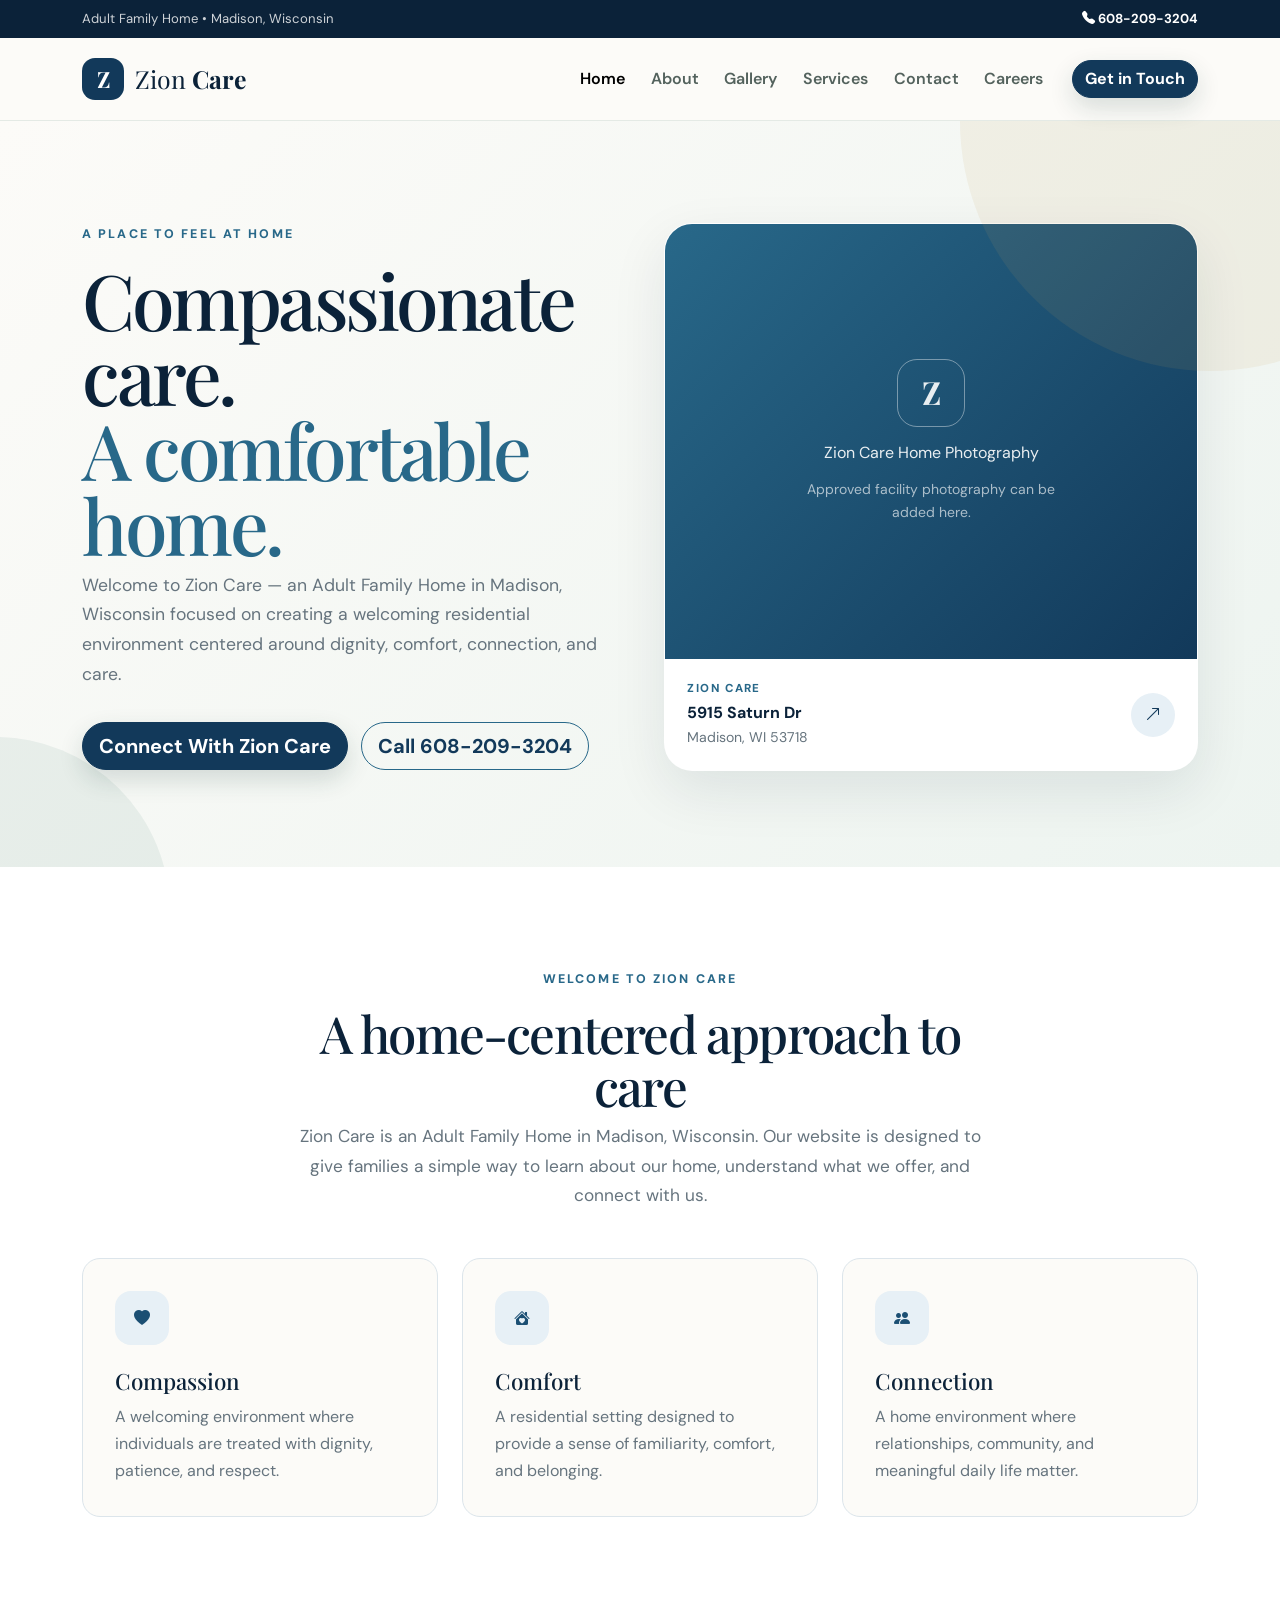
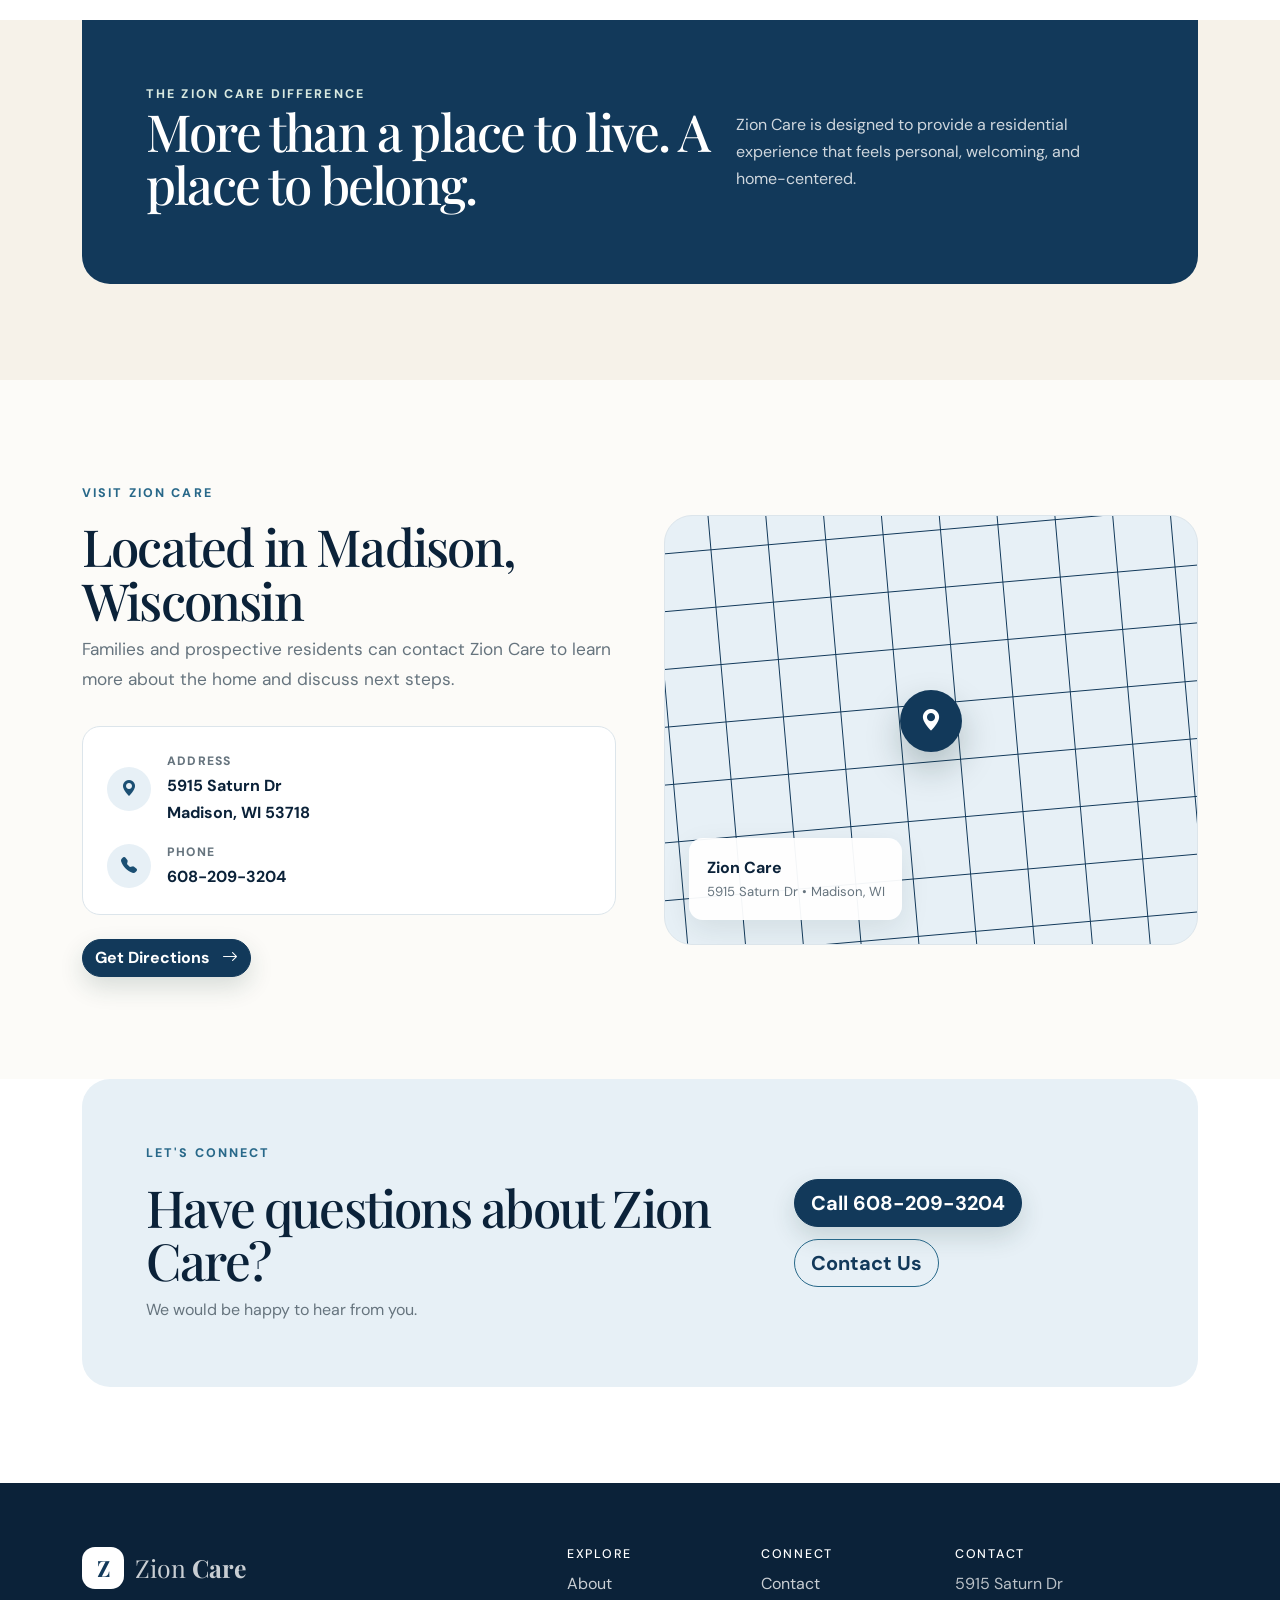
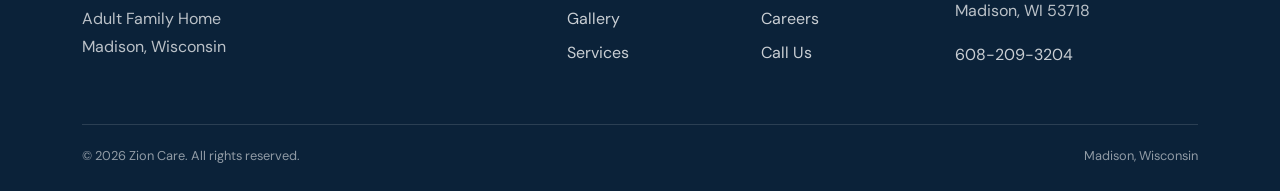
==== commit 51fc791e: "Update attempting to fix bounce effect on mobile." ====
--- a/index.html
+++ b/index.html
@@ -3,7 +3,7 @@
   <head>
     <meta charset="UTF-8" />
 
-    <meta name="viewport" content="width=device-width, initial-scale=1.0" />
+    <meta name="viewport" content="width=device-width, initial-scale=1.0, maximum-scale=1.0, user-scalable=no" />
 
     <meta
       name="description"
--- a/assets/css/styles.css
+++ b/assets/css/styles.css
@@ -34,6 +34,7 @@
 
 html {
   scroll-behavior: smooth;
+  overscroll-behavior: none;
 }
 
 body {
@@ -704,7 +705,7 @@
 
   overflow: hidden;
 
-  background: #e8eee9;
+  background: var(--zion-blue-100);
 
   border: 1px solid var(--zion-border);
 
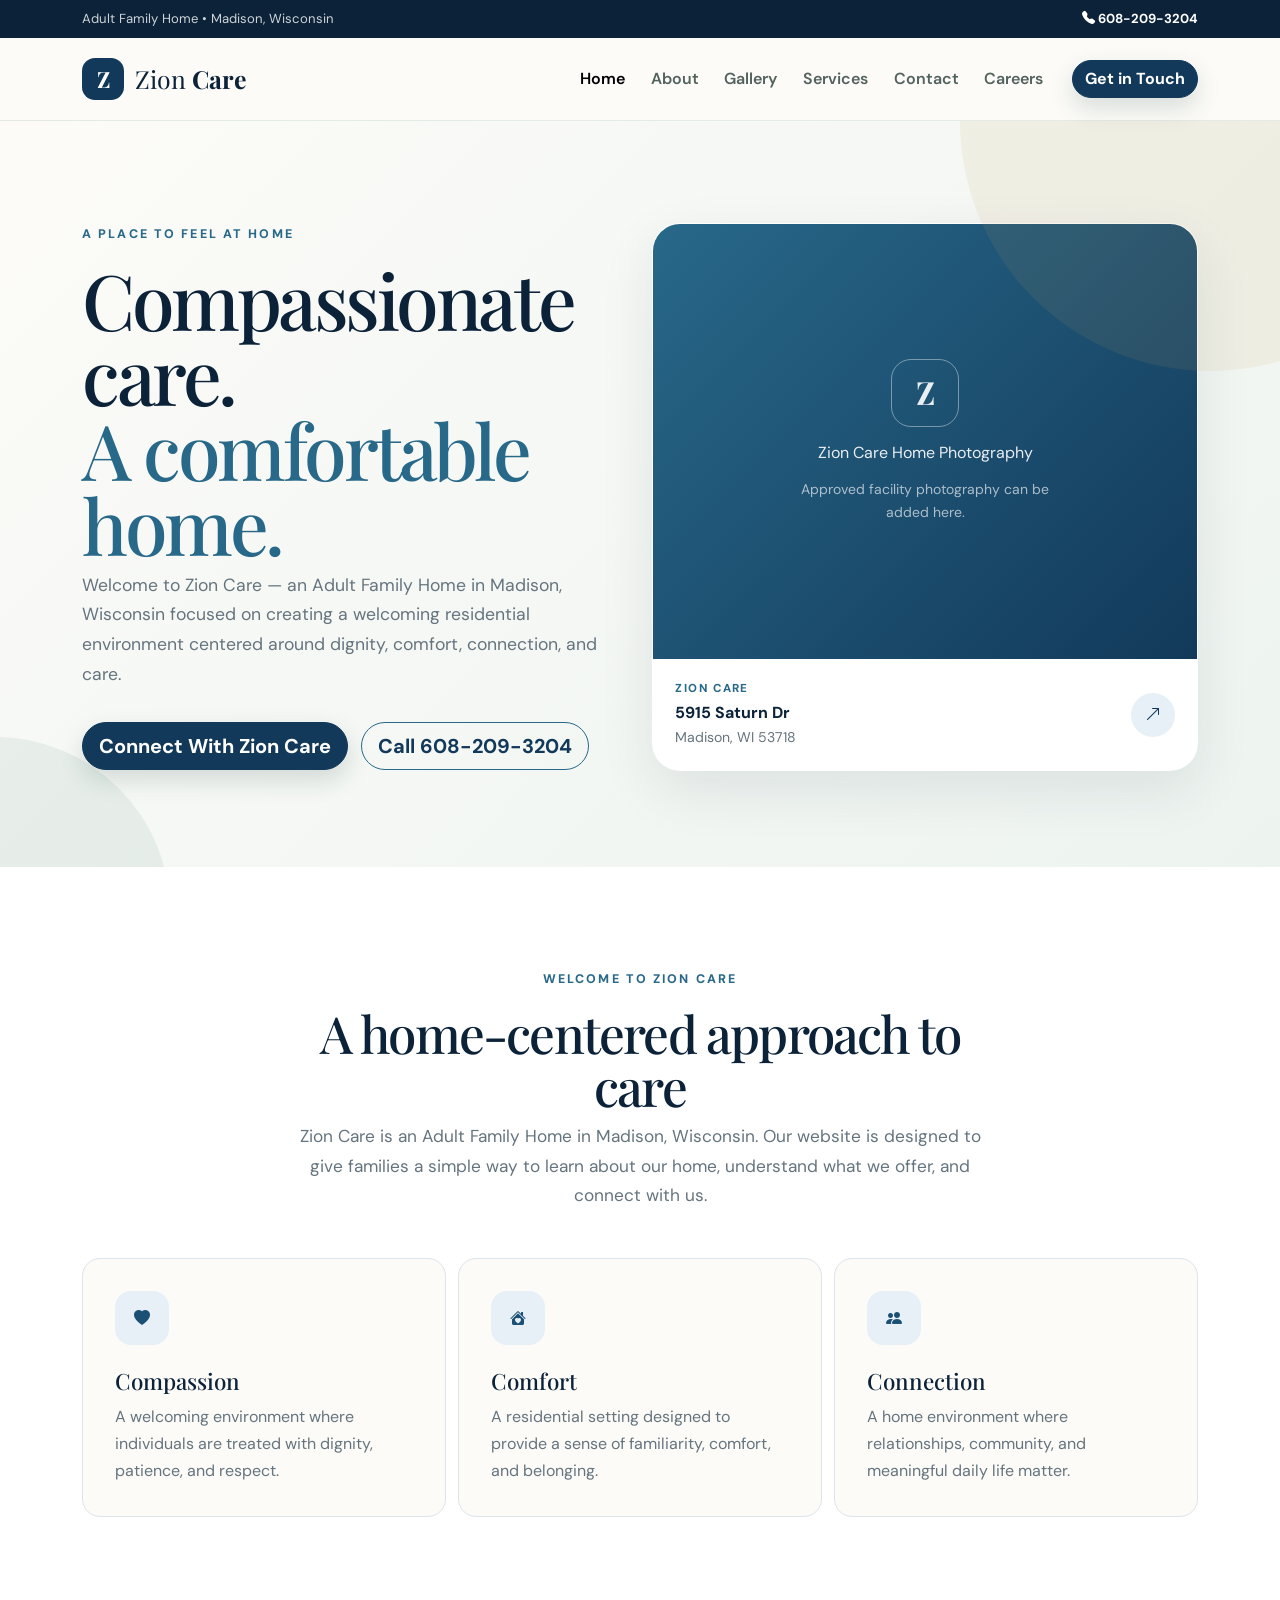
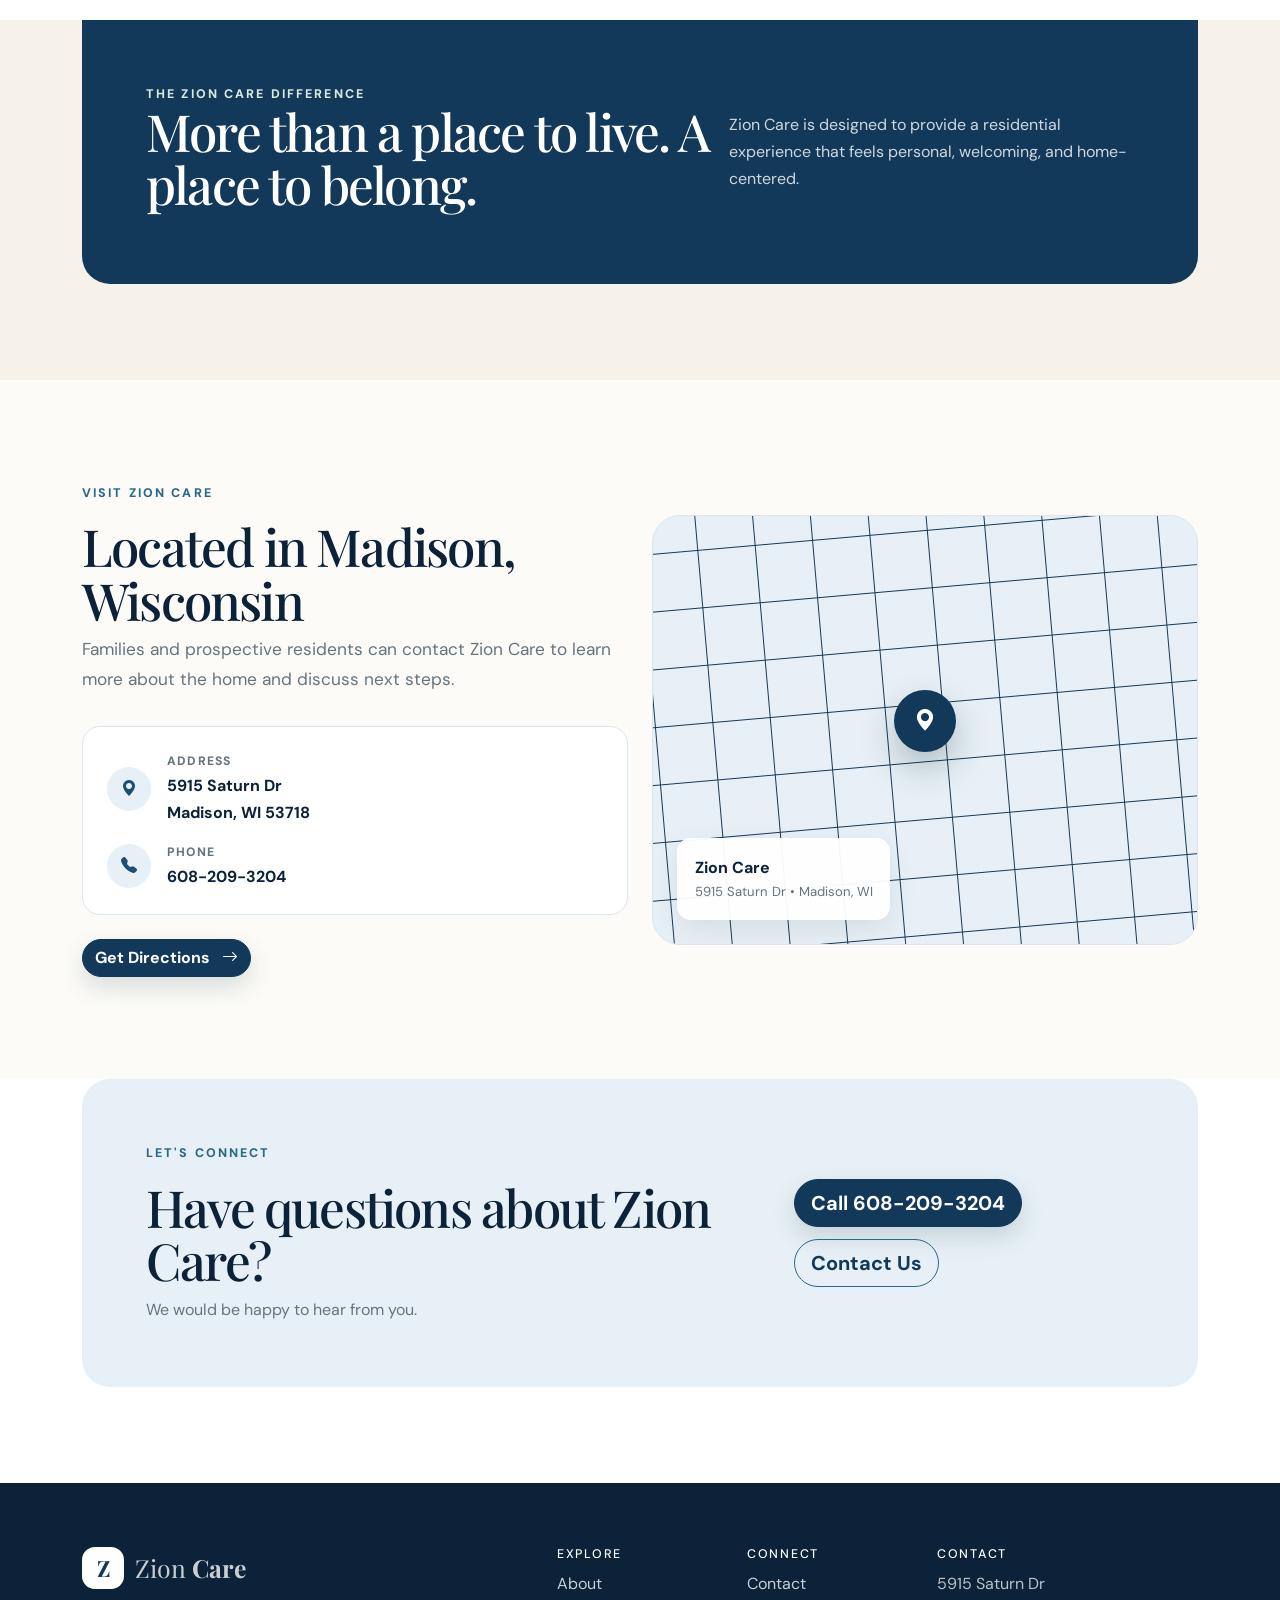
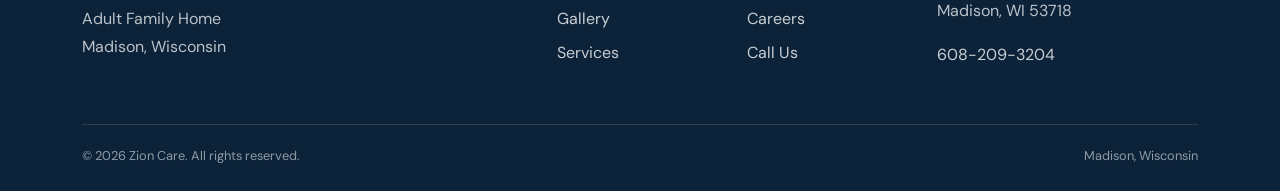
==== commit aae2d925: "Updated Added svg favicon and renamed titles" ====
--- a/index.html
+++ b/index.html
@@ -3,7 +3,10 @@
   <head>
     <meta charset="UTF-8" />
 
-    <meta name="viewport" content="width=device-width, initial-scale=1.0, maximum-scale=1.0, user-scalable=no" />
+    <meta
+      name="viewport"
+      content="width=device-width, initial-scale=1.0, maximum-scale=1.0, user-scalable=no"
+    />
 
     <meta
       name="description"
@@ -17,8 +20,11 @@
 
     <meta name="theme-color" content="#173f35" />
 
-    <title>Zion Care | Adult Family Home | Madison, WI</title>
-
+    <title>Zion Care | Home</title>
+
+    <!-- Favicon -->
+    <link rel="icon" type="image/svg+xml" href="assets/images/favicon.svg" />
+    
     <!-- Google Fonts -->
     <link rel="preconnect" href="https://fonts.googleapis.com" />
     <link rel="preconnect" href="https://fonts.gstatic.com" crossorigin />
@@ -46,12 +52,6 @@
   </head>
 
   <body>
-    <!-- =========================================================
-     ACCESSIBILITY
-========================================================= -->
-
-    <a href="#main-content" class="skip-link"> Skip to main content </a>
-
     <!-- =========================================================
      TOP BAR
          ========================================================= -->
--- a/assets/css/styles.css
+++ b/assets/css/styles.css
@@ -32,18 +32,30 @@
    GLOBAL
 ========================================================= */
 
+.row > * {
+  padding-right: 0 !important;
+}
+
+.row {
+  margin-right: 0 !important; /* FIND BETTER WAY TO FIX IF POSSIBLE*/
+}
+
+
+/* html, body {
+  margin: 0 !important; 
+  padding: 0 !important;
+} */
+
 html {
+  min-height: 100svh; 
   scroll-behavior: smooth;
   overscroll-behavior: none;
 }
 
 body {
-  margin: 0;
-
+  min-height: 100svh;
   background: var(--zion-cream);
-
   color: var(--zion-text);
-
   font-family:
     "DM Sans",
     system-ui,
@@ -51,7 +63,6 @@
     BlinkMacSystemFont,
     "Segoe UI",
     sans-serif;
-
   line-height: 1.7;
 }
 
@@ -101,31 +112,6 @@
 }
 
 /* =========================================================
-   ACCESSIBILITY
-========================================================= */
-
-.skip-link {
-  position: fixed;
-
-  top: -100px;
-  left: 1rem;
-
-  z-index: 2000;
-
-  padding: 0.75rem 1rem;
-
-  background: #ffffff;
-
-  color: var(--zion-blue-950);
-
-  border-radius: 0.5rem;
-}
-
-.skip-link:focus {
-  top: 1rem;
-}
-
-/* =========================================================
    TOP BAR
 ========================================================= */
 
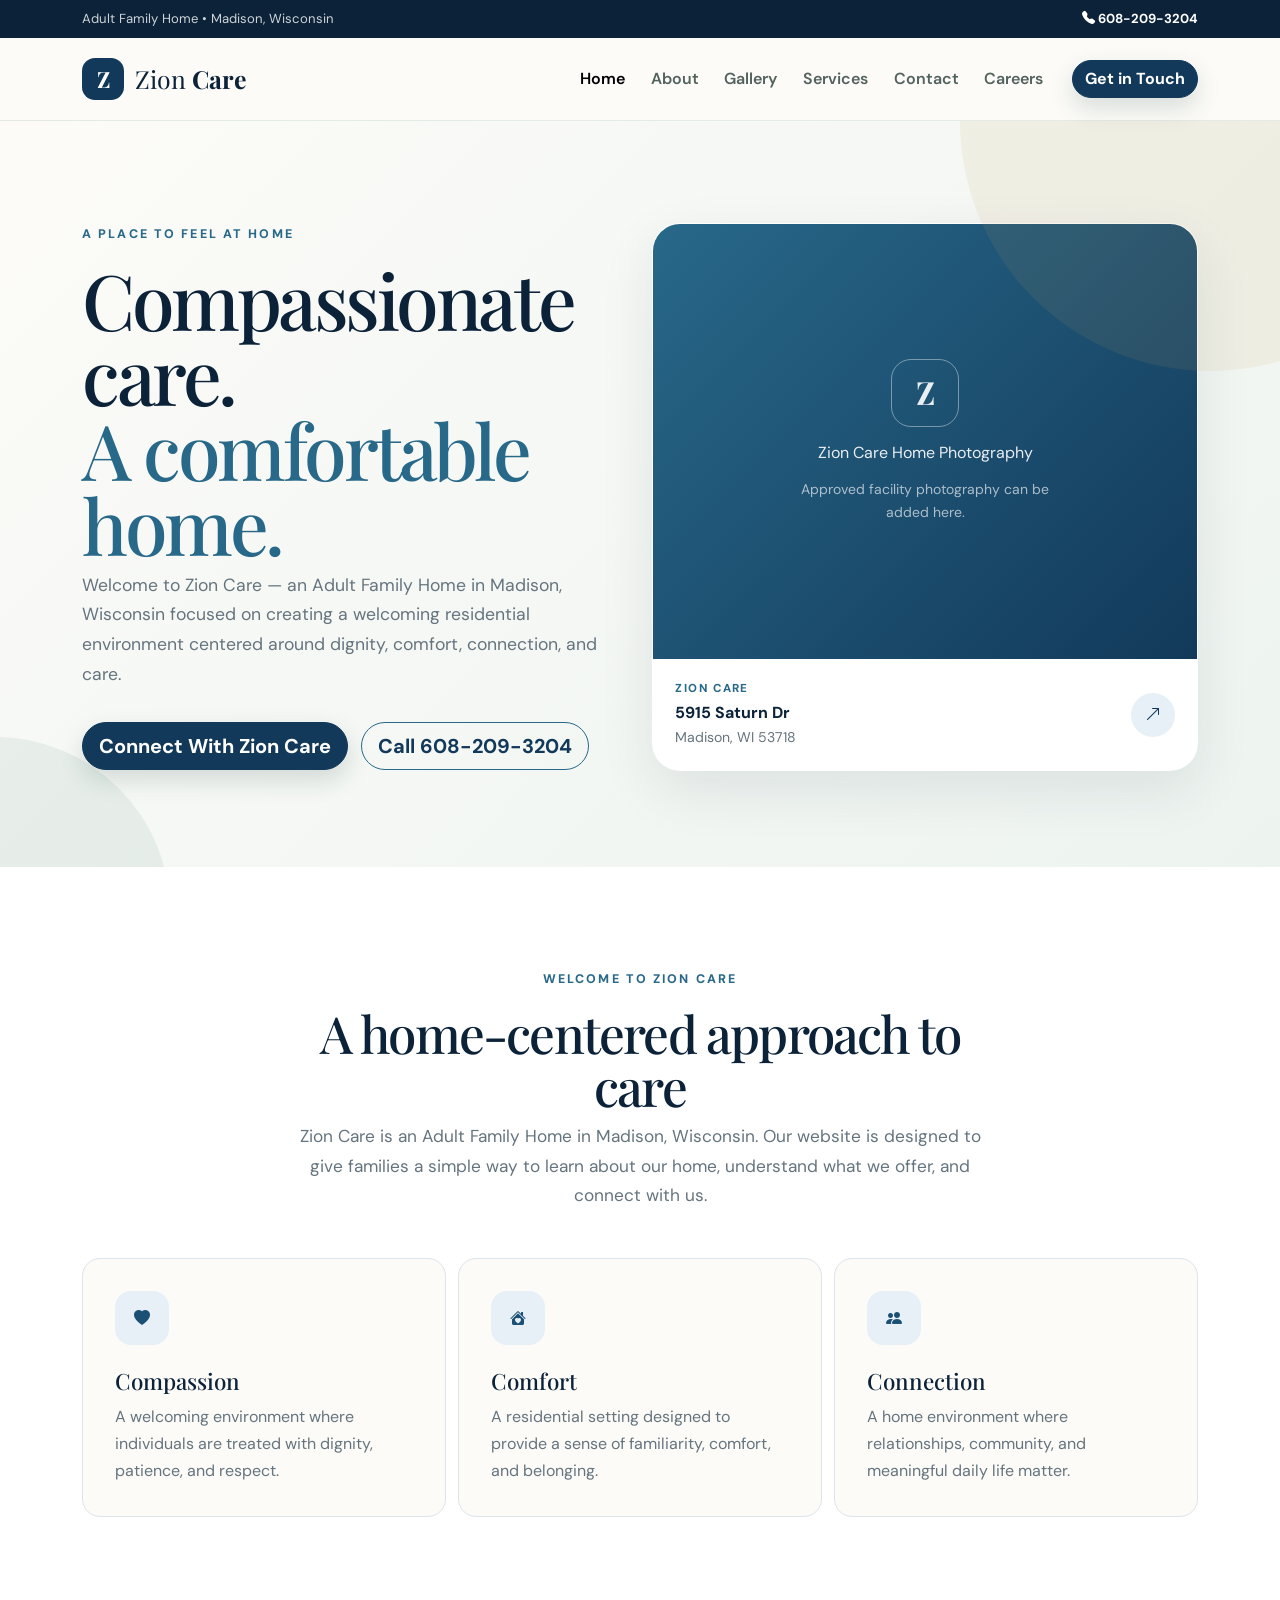
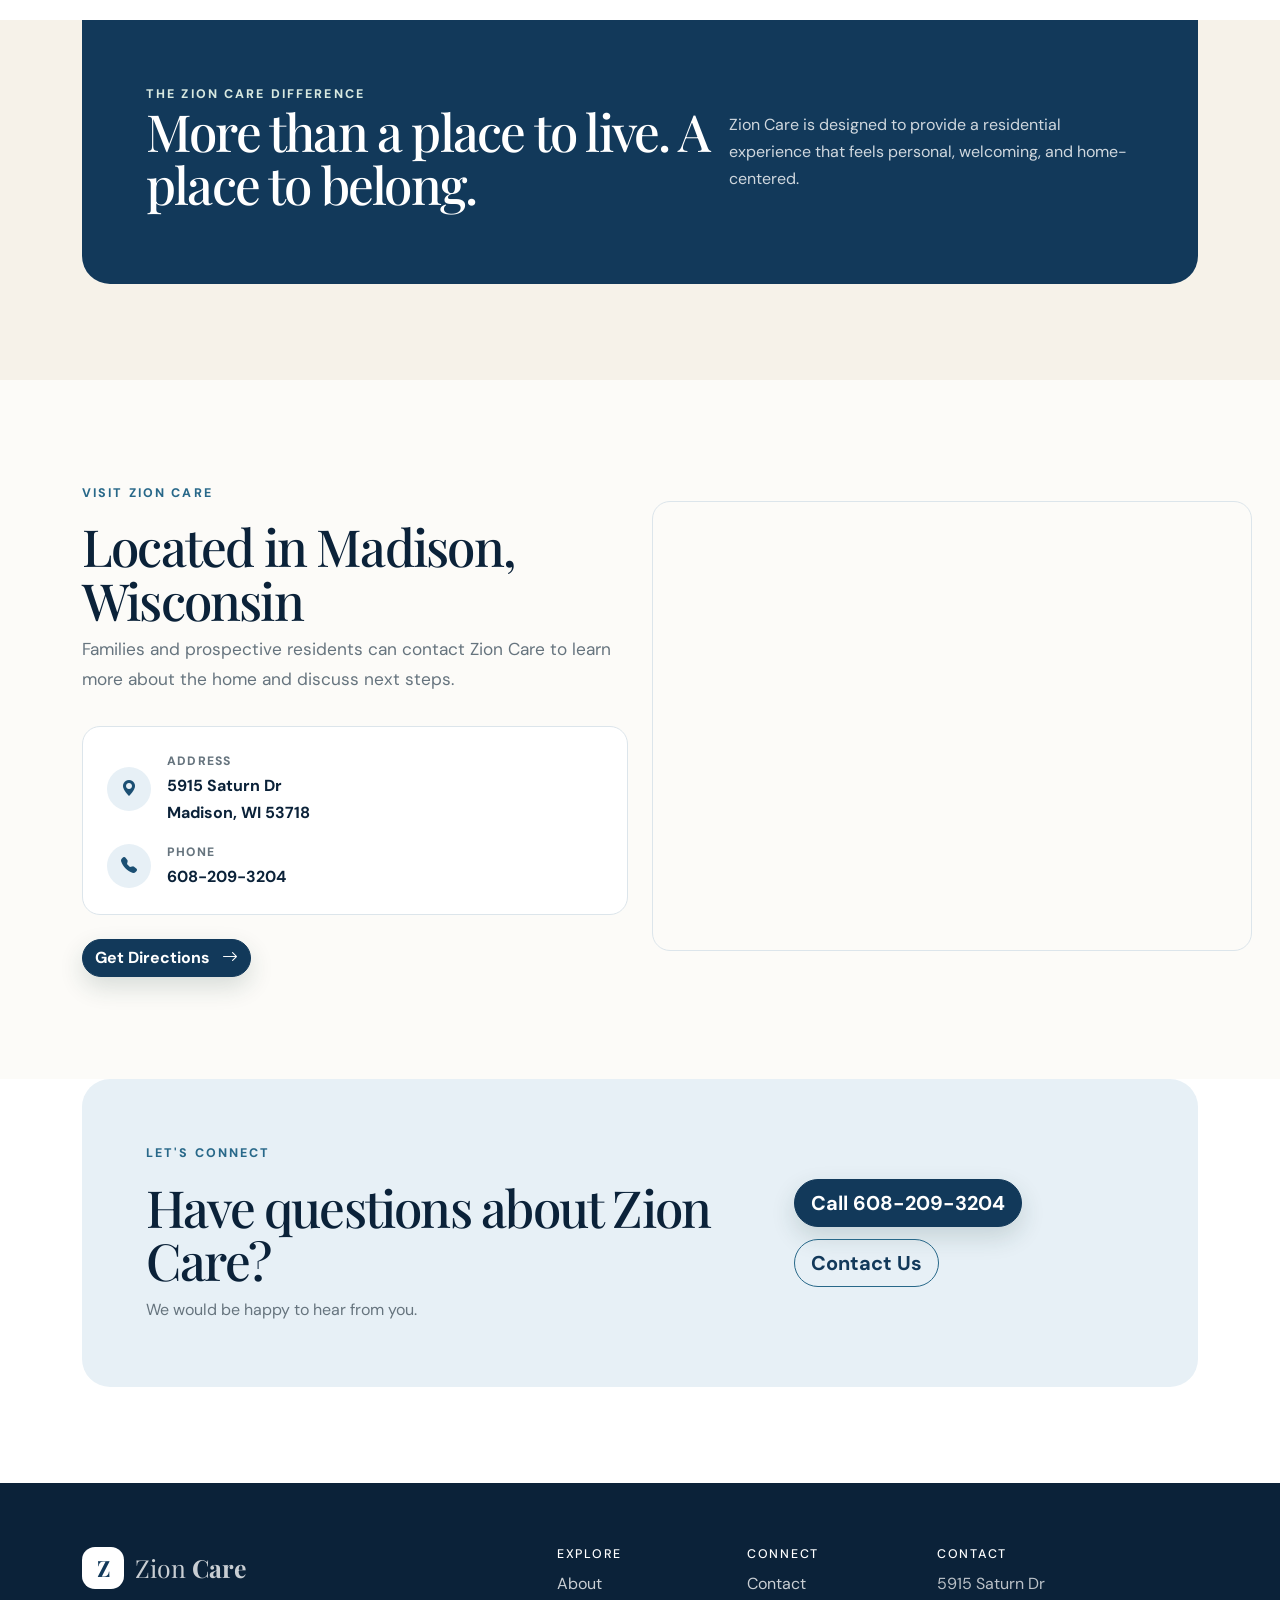
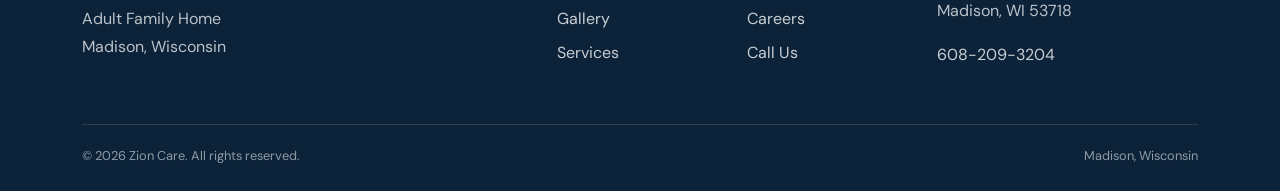
==== commit 31d21128: "Update Updated map." ====
--- a/index.html
+++ b/index.html
@@ -24,7 +24,7 @@
 
     <!-- Favicon -->
     <link rel="icon" type="image/svg+xml" href="assets/images/favicon.svg" />
-    
+
     <!-- Google Fonts -->
     <link rel="preconnect" href="https://fonts.googleapis.com" />
     <link rel="preconnect" href="https://fonts.gstatic.com" crossorigin />
@@ -404,7 +404,15 @@
             <!-- Map Placeholder -->
 
             <div class="col-lg-6">
-              <div class="map-placeholder">
+              <iframe
+                src="https://www.google.com/maps/embed?pb=!1m18!1m12!1m3!1d2913.499061002059!2d-89.28261492537563!3d43.09402588841913!2m3!1f0!2f0!3f0!3m2!1i1024!2i768!4f13.1!3m3!1m2!1s0x880650d4a7490929%3A0x7c0ea36d5fd623db!2s5915%20Saturn%20Dr%2C%20Madison%2C%20WI%2053718!5e0!3m2!1sen!2sus!4v1789330673061!5m2!1sen!2sus"
+                width="600"
+                height="450"
+                allowfullscreen=""
+                loading="lazy"
+                referrerpolicy="strict-origin-when-cross-origin"
+              ></iframe>
+              <!-- <div class="map-placeholder">
                 <div class="map-pattern"></div>
 
                 <div class="map-pin">
@@ -416,7 +424,7 @@
 
                   <span> 5915 Saturn Dr • Madison, WI </span>
                 </div>
-              </div>
+              </div> -->
             </div>
           </div>
         </div>
--- a/assets/css/styles.css
+++ b/assets/css/styles.css
@@ -32,6 +32,11 @@
    GLOBAL
 ========================================================= */
 
+iframe {
+  border: 1px solid var(--zion-border);
+  border-radius: var(--zion-radius-md);
+}
+
 .row > * {
   padding-right: 0 !important;
 }
@@ -39,7 +44,6 @@
 .row {
   margin-right: 0 !important; /* FIND BETTER WAY TO FIX IF POSSIBLE*/
 }
-
 
 /* html, body {
   margin: 0 !important; 
@@ -47,7 +51,7 @@
 } */
 
 html {
-  min-height: 100svh; 
+  min-height: 100svh;
   scroll-behavior: smooth;
   overscroll-behavior: none;
 }
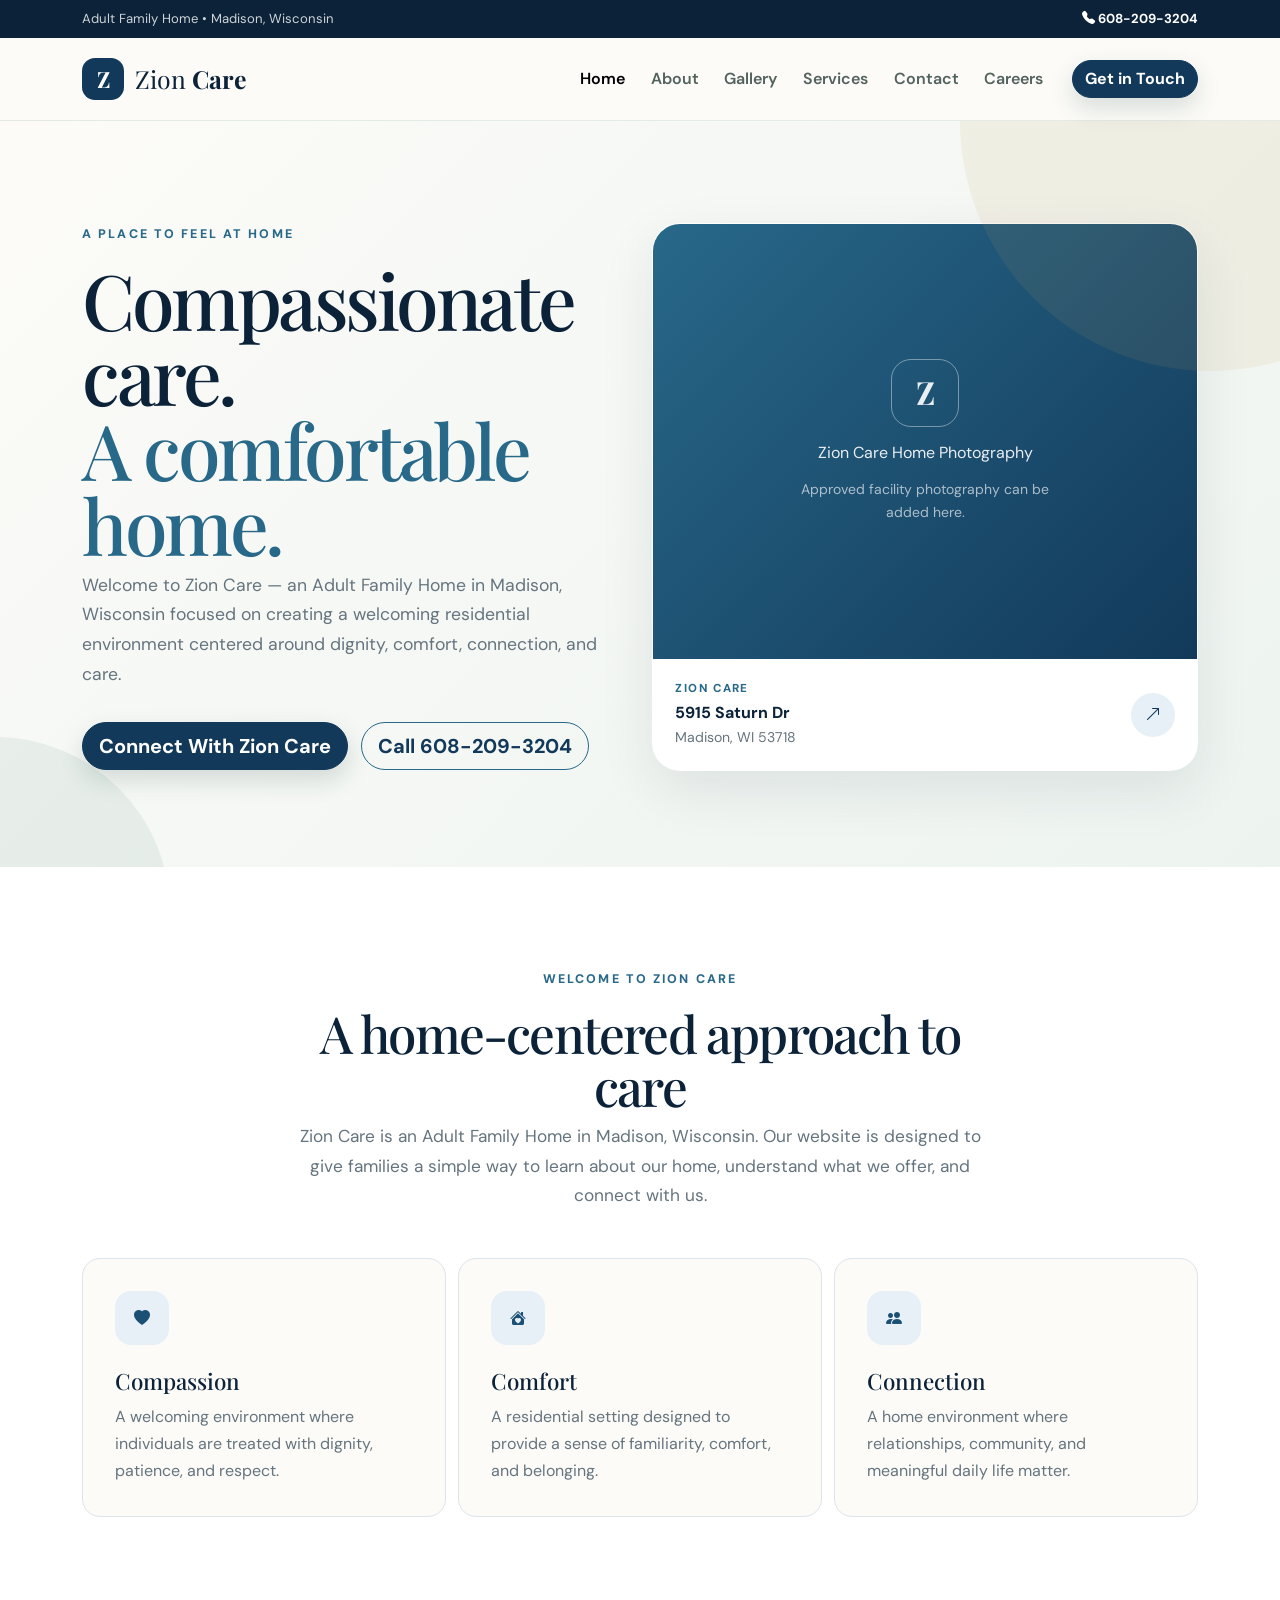
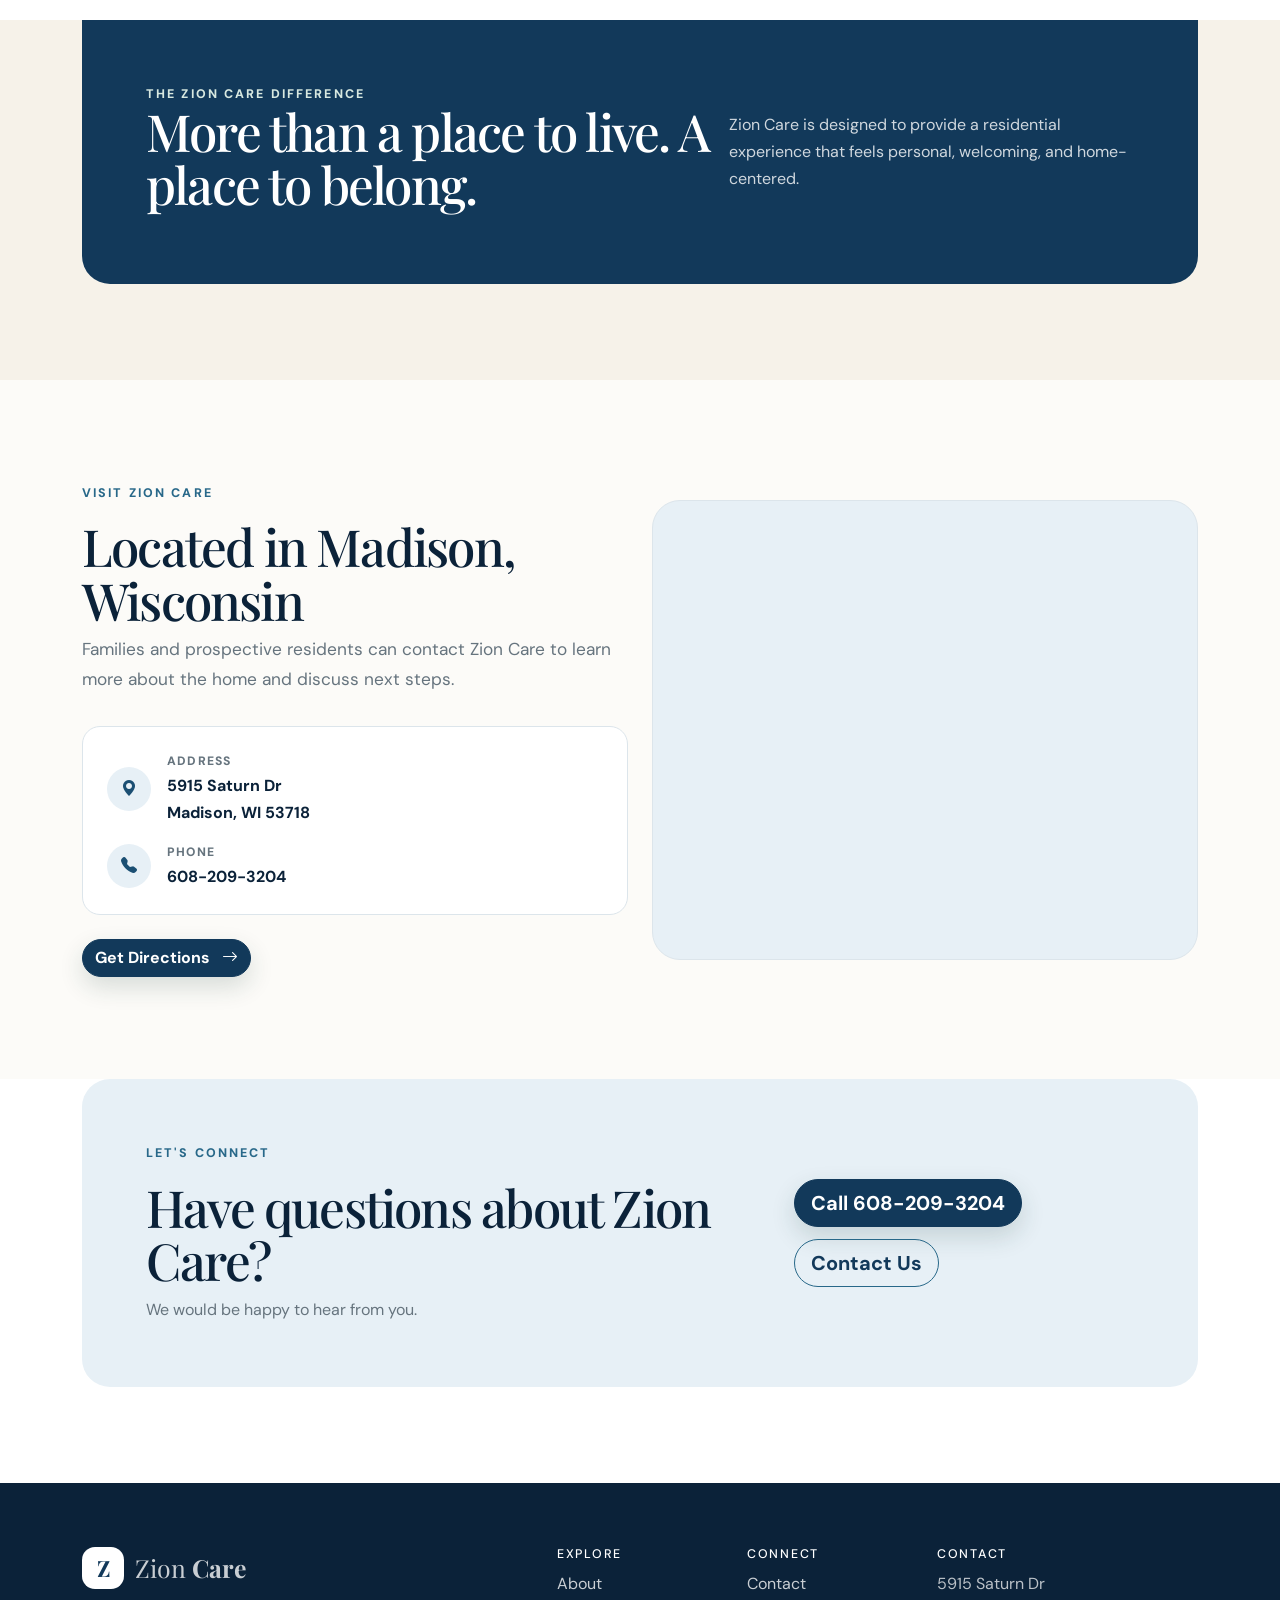
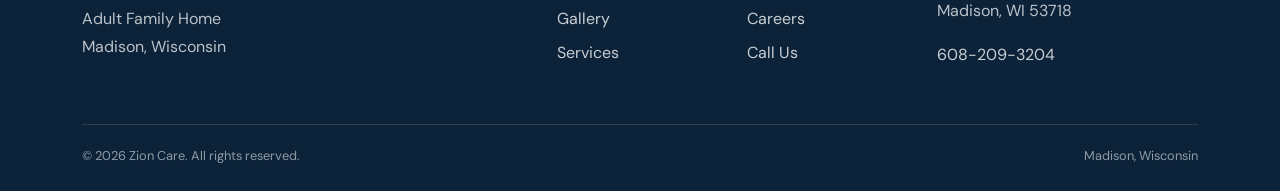
==== commit 4b0fec6a: "Updated Added .map-placeholder to iFrame" ====
--- a/index.html
+++ b/index.html
@@ -404,14 +404,17 @@
             <!-- Map Placeholder -->
 
             <div class="col-lg-6">
-              <iframe
-                src="https://www.google.com/maps/embed?pb=!1m18!1m12!1m3!1d2913.499061002059!2d-89.28261492537563!3d43.09402588841913!2m3!1f0!2f0!3f0!3m2!1i1024!2i768!4f13.1!3m3!1m2!1s0x880650d4a7490929%3A0x7c0ea36d5fd623db!2s5915%20Saturn%20Dr%2C%20Madison%2C%20WI%2053718!5e0!3m2!1sen!2sus!4v1789330673061!5m2!1sen!2sus"
-                width="600"
-                height="450"
-                allowfullscreen=""
-                loading="lazy"
-                referrerpolicy="strict-origin-when-cross-origin"
-              ></iframe>
+              <div class="map-placeholder">
+                <iframe
+                  src="https://www.google.com/maps/embed?pb=!1m18!1m12!1m3!1d2913.499061002059!2d-89.28261492537563!3d43.09402588841913!2m3!1f0!2f0!3f0!3m2!1i1024!2i768!4f13.1!3m3!1m2!1s0x880650d4a7490929%3A0x7c0ea36d5fd623db!2s5915%20Saturn%20Dr%2C%20Madison%2C%20WI%2053718!5e0!3m2!1sen!2sus!4v1789330673061!5m2!1sen!2sus"
+                  width="600"
+                  height="450"
+                  allowfullscreen=""
+                  loading="lazy"
+                  referrerpolicy="strict-origin-when-cross-origin"
+                ></iframe>
+              </div>
+
               <!-- <div class="map-placeholder">
                 <div class="map-pattern"></div>
 
--- a/assets/css/styles.css
+++ b/assets/css/styles.css
@@ -32,10 +32,6 @@
    GLOBAL
 ========================================================= */
 
-iframe {
-  border: 1px solid var(--zion-border);
-  border-radius: var(--zion-radius-md);
-}
 
 .row > * {
   padding-right: 0 !important;
